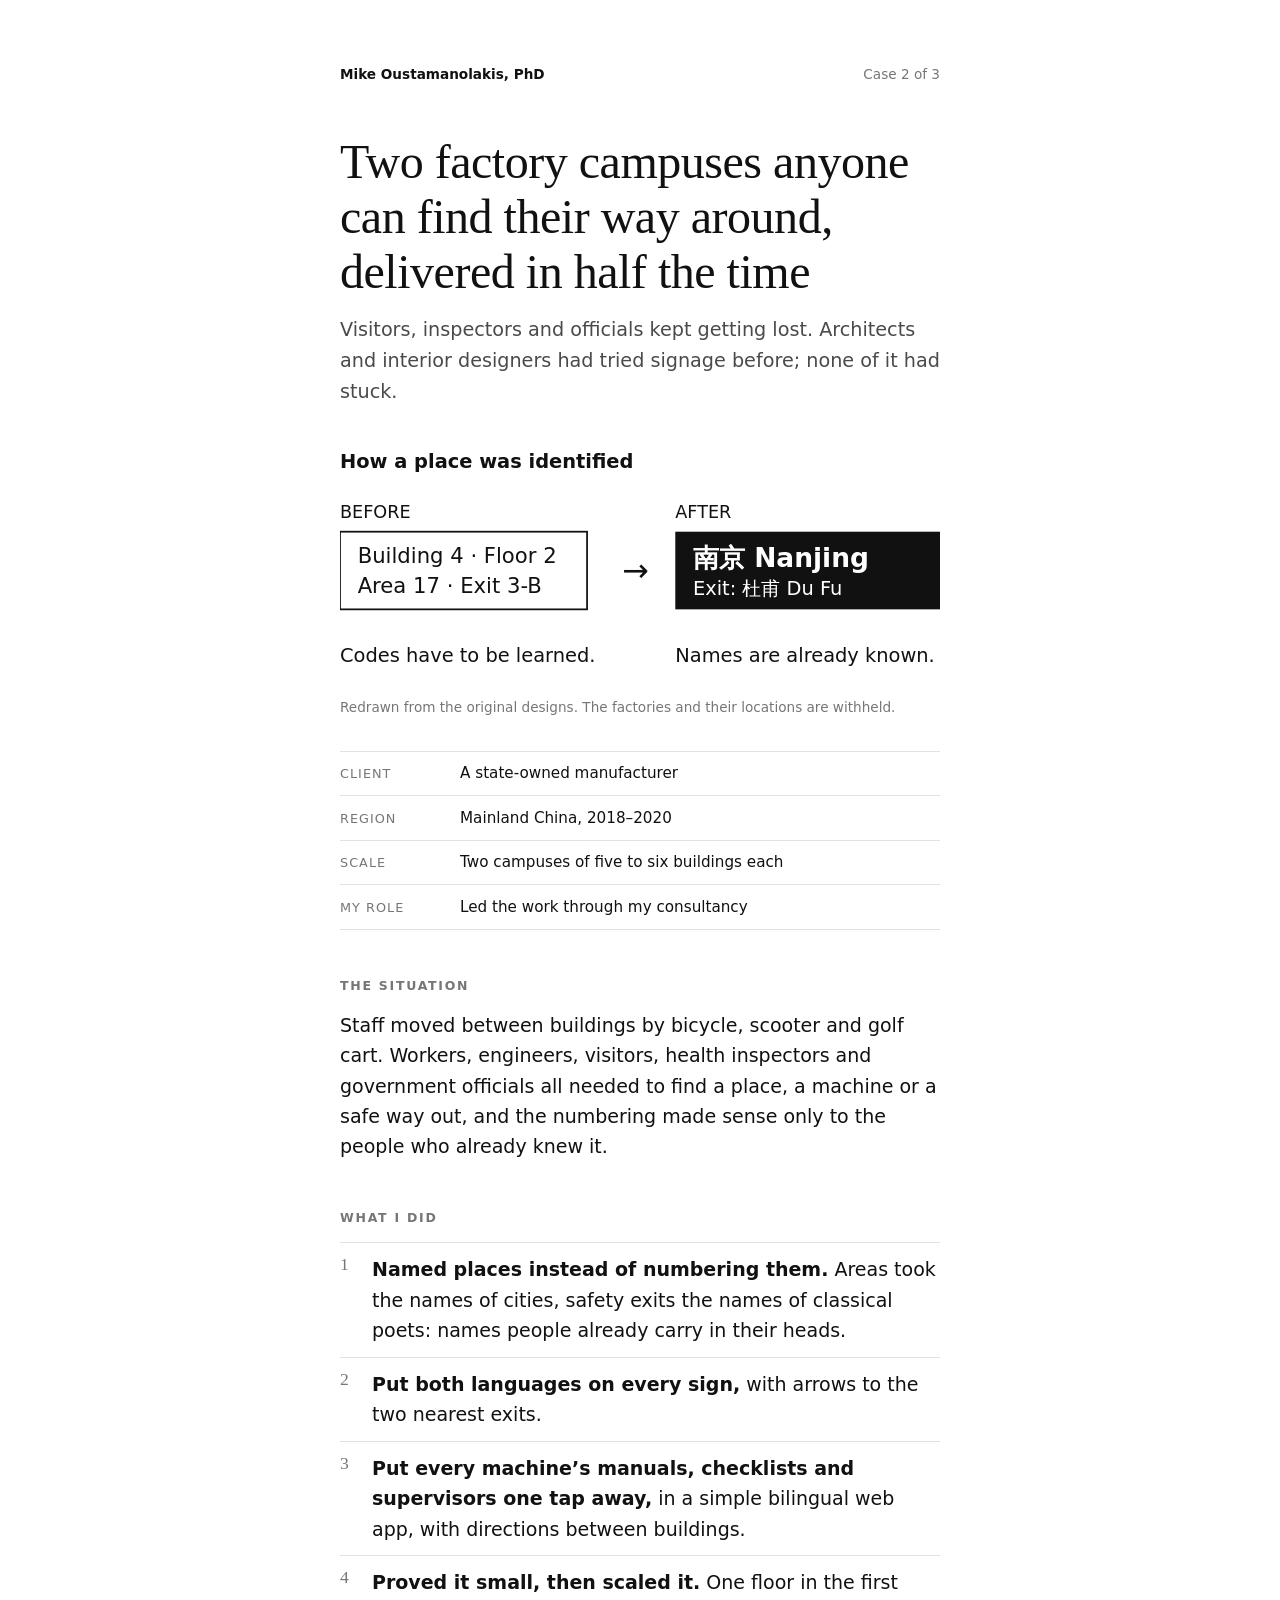
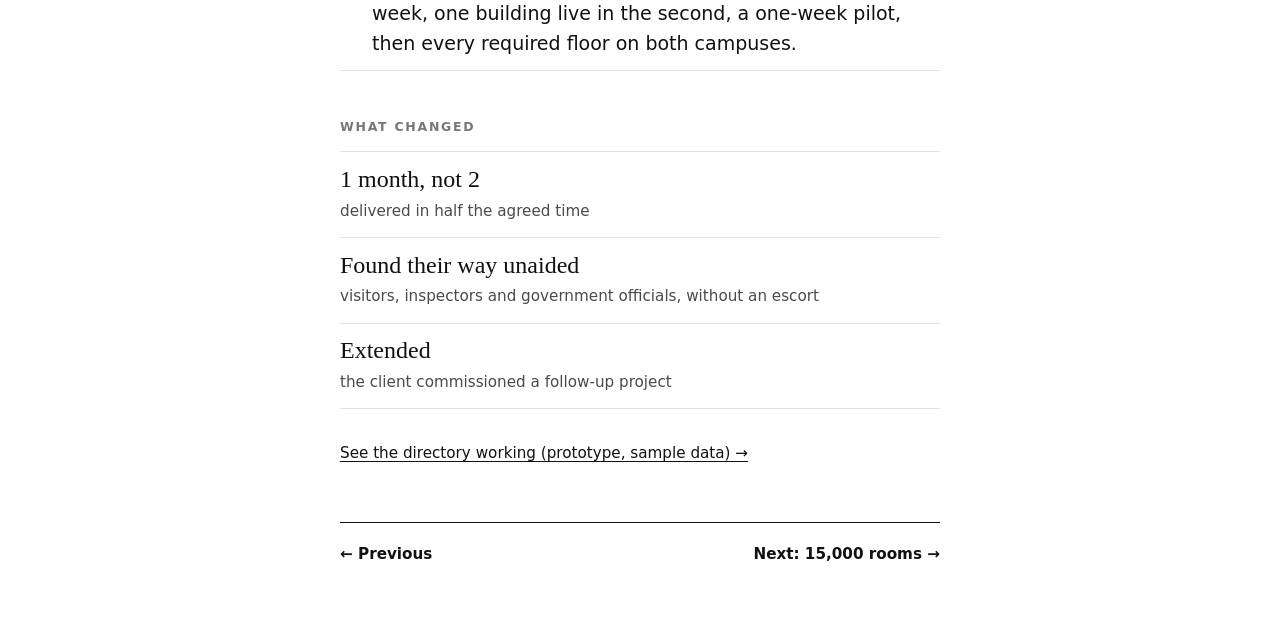
==== factory.html @ 8be0f86b "Replace the deck with a mini site: home + one page per case Written for leaders who are not designer" ====
<!DOCTYPE html>
<html lang="en-GB">
<head>
<meta charset="utf-8">
<meta name="viewport" content="width=device-width, initial-scale=1">
<title>Two factory campuses — Mike Oustamanolakis, PhD</title>
<meta name="robots" content="noindex">
<link rel="stylesheet" href="site.css">
</head>
<body>
<div class="wrap">

<header class="top"><a href="index.html">Mike Oustamanolakis, PhD</a><span>Case 2 of 3</span></header>

<h1>Two factory campuses anyone can find their way around, delivered in half the time</h1>
<p class="lead">Visitors, inspectors and officials kept getting lost. Architects and interior
designers had tried signage before; none of it had stuck.</p>

<figure>
  <svg viewBox="0 0 340 135" role="img" aria-labelledby="f2t">
    <title id="f2t">Before: places identified by codes such as Building 4, Floor 2, Area 17, and Exit 3-B. After: places named after cities, such as Nanjing, and safety exits named after classical poets, such as Du Fu.</title>
    <text x="0" y="12" font-size="11" font-weight="600">How a place was identified</text>
    <text x="0" y="40" font-size="10" fill="#555">BEFORE</text>
    <rect x="0" y="48" width="140" height="44" fill="none" stroke="#111" stroke-width="1"/>
    <text x="10" y="66" font-size="12">Building 4 · Floor 2</text>
    <text x="10" y="83" font-size="12">Area 17 · Exit 3-B</text>
    <text x="160" y="76" font-size="18">→</text>
    <text x="190" y="40" font-size="10" fill="#555">AFTER</text>
    <rect x="190" y="48" width="150" height="44" fill="#111"/>
    <text x="200" y="68" font-size="15" font-weight="700" fill="#fff" style="fill:#fff">南京 Nanjing</text>
    <text x="200" y="84" font-size="11" fill="#fff" style="fill:#fff">Exit: 杜甫 Du Fu</text>
    <text x="0" y="122" font-size="11">Codes have to be learned.</text>
    <text x="190" y="122" font-size="11">Names are already known.</text>
  </svg>
  <figcaption>Redrawn from the original designs. The factories and their locations are withheld.</figcaption>
</figure>

<dl class="facts">
  <dt>Client</dt><dd>A state-owned manufacturer</dd>
  <dt>Region</dt><dd>Mainland China, 2018–2020</dd>
  <dt>Scale</dt><dd>Two campuses of five to six buildings each</dd>
  <dt>My role</dt><dd>Led the work through my consultancy</dd>
</dl>

<h2>The situation</h2>
<p>Staff moved between buildings by bicycle, scooter and golf cart. Workers, engineers, visitors,
health inspectors and government officials all needed to find a place, a machine or a safe way out,
and the numbering made sense only to the people who already knew it.</p>

<h2>What I did</h2>
<ol class="did">
  <li><b>Named places instead of numbering them.</b> Areas took the names of cities, safety exits the
  names of classical poets: names people already carry in their heads.</li>
  <li><b>Put both languages on every sign,</b> with arrows to the two nearest exits.</li>
  <li><b>Put every machine’s manuals, checklists and supervisors one tap away,</b> in a simple
  bilingual web app, with directions between buildings.</li>
  <li><b>Proved it small, then scaled it.</b> One floor in the first week, one building live in the
  second, a one-week pilot, then every required floor on both campuses.</li>
</ol>

<h2>What changed</h2>
<ul class="changed">
  <li><b>1 month, not 2</b><span>delivered in half the agreed time</span></li>
  <li><b>Found their way unaided</b><span>visitors, inspectors and government officials, without an escort</span></li>
  <li><b>Extended</b><span>the client commissioned a follow-up project</span></li>
</ul>

<p class="see"><a href="prototypes/factory.html">See the directory working (prototype, sample data) →</a></p>

<nav class="next"><a href="repository.html">← Previous</a><a href="room-finder.html">Next: 15,000 rooms →</a></nav>

</div>
</body>
</html>
---- site.css ----
/* One column, large type, black on white. Written for a leader reading on a phone. */
:root {
  --ink: #111; --ink-2: #4a4a4a; --ink-3: #767676; --rule: #e2e2e2; --paper: #fff;
  --serif: "Iowan Old Style", "Charter", "Georgia", serif;
  --sans: system-ui, -apple-system, "Segoe UI", Roboto, "Helvetica Neue", Arial, sans-serif;
}
* { box-sizing: border-box; margin: 0; padding: 0; }
html { -webkit-text-size-adjust: 100%; }
body { background: var(--paper); color: var(--ink); font: 18px/1.6 var(--sans); }
.wrap { max-width: 40rem; margin: 0 auto; padding: 2.5rem 1.25rem 4rem; }
a { color: inherit; text-underline-offset: .18em; }

header.top { display: flex; justify-content: space-between; align-items: baseline; gap: 1rem;
  font-size: .85rem; color: var(--ink-3); margin-bottom: 3rem; }
header.top a { text-decoration: none; color: var(--ink); font-weight: 600; }

h1 { font: 400 2.3rem/1.15 var(--serif); letter-spacing: -.01em; margin-bottom: 1rem; }
h2 { font: 600 .78rem/1.3 var(--sans); letter-spacing: .14em; text-transform: uppercase;
  color: var(--ink-3); margin: 3rem 0 1rem; }
p + p { margin-top: 1rem; }
.lead { font-size: 1.2rem; color: var(--ink-2); }
.name { font-size: .95rem; font-weight: 600; margin-bottom: .6rem; }

/* Home */
.creds { list-style: none; display: grid; grid-template-columns: 1fr 1fr; gap: 1px;
  background: var(--rule); border: 1px solid var(--rule); margin-top: 2rem; }
.creds li { background: var(--paper); padding: .8rem .9rem; font-size: .9rem; color: var(--ink-2); line-height: 1.35; }
.creds b { display: block; font: 400 1.35rem/1.2 var(--serif); color: var(--ink); margin-bottom: .2rem; }
.when { list-style: none; }
.when li { padding: .9rem 0; border-top: 1px solid var(--rule); }
.when li:last-child { border-bottom: 1px solid var(--rule); }
.cases { display: grid; gap: 1rem; }
.case-card { display: block; text-decoration: none; border: 1px solid var(--ink); padding: 1.1rem 1.2rem 1.2rem; }
.case-card:hover { background: #f6f6f6; }
.case-card .k { font-size: .78rem; letter-spacing: .1em; text-transform: uppercase; color: var(--ink-3); }
.case-card .t { display: block; font: 400 1.4rem/1.25 var(--serif); margin: .35rem 0 .45rem; }
.case-card .s { font-size: .95rem; color: var(--ink-2); }
.case-card .go { display: block; margin-top: .7rem; font-size: .9rem; font-weight: 600; }
.note { font-size: .85rem; color: var(--ink-3); margin-top: 1rem; }
.contact { list-style: none; }
.contact li { padding: .35rem 0; }

/* Case pages */
.facts { display: grid; grid-template-columns: 7.5rem 1fr; border-top: 1px solid var(--rule); margin-top: 2rem; font-size: .95rem; }
.facts dt, .facts dd { padding: .6rem 0; border-bottom: 1px solid var(--rule); }
.facts dt { color: var(--ink-3); font-size: .8rem; letter-spacing: .08em; text-transform: uppercase; padding-top: .8rem; }
.did { list-style: none; counter-reset: d; }
.did li { position: relative; padding: .7rem 0 .7rem 2rem; border-top: 1px solid var(--rule); counter-increment: d; }
.did li:last-child { border-bottom: 1px solid var(--rule); }
.did li::before { content: counter(d); position: absolute; left: 0; top: .7rem; font: 400 1.1rem var(--serif); color: var(--ink-3); }
.did b { font-weight: 600; }
.changed { list-style: none; }
.changed li { padding: .8rem 0; border-top: 1px solid var(--rule); }
.changed li:last-child { border-bottom: 1px solid var(--rule); }
.changed b { display: block; font: 400 1.5rem/1.2 var(--serif); }
.changed span { color: var(--ink-2); font-size: .95rem; }

figure { margin: 2.5rem 0 0; }
figure svg { width: 100%; height: auto; display: block; }
figure svg text { font-family: var(--sans); fill: #111; }
figcaption { font-size: .85rem; color: var(--ink-3); margin-top: .7rem; }

nav.next { display: flex; justify-content: space-between; gap: 1rem; margin-top: 3.5rem; padding-top: 1.2rem;
  border-top: 1px solid var(--ink); font-size: .95rem; }
nav.next a { text-decoration: none; font-weight: 600; }
.see { margin-top: 2rem; font-size: .95rem; }

@media (min-width: 720px) {
  body { font-size: 19px; }
  .wrap { padding-top: 4rem; }
  h1 { font-size: 3rem; }
  .creds { grid-template-columns: repeat(4, 1fr); }
}
@media print {
  body { font-size: 11pt; }
  .wrap { max-width: none; padding: 0; }
  .case-card { break-inside: avoid; }
  nav.next, .see { display: none; }
}
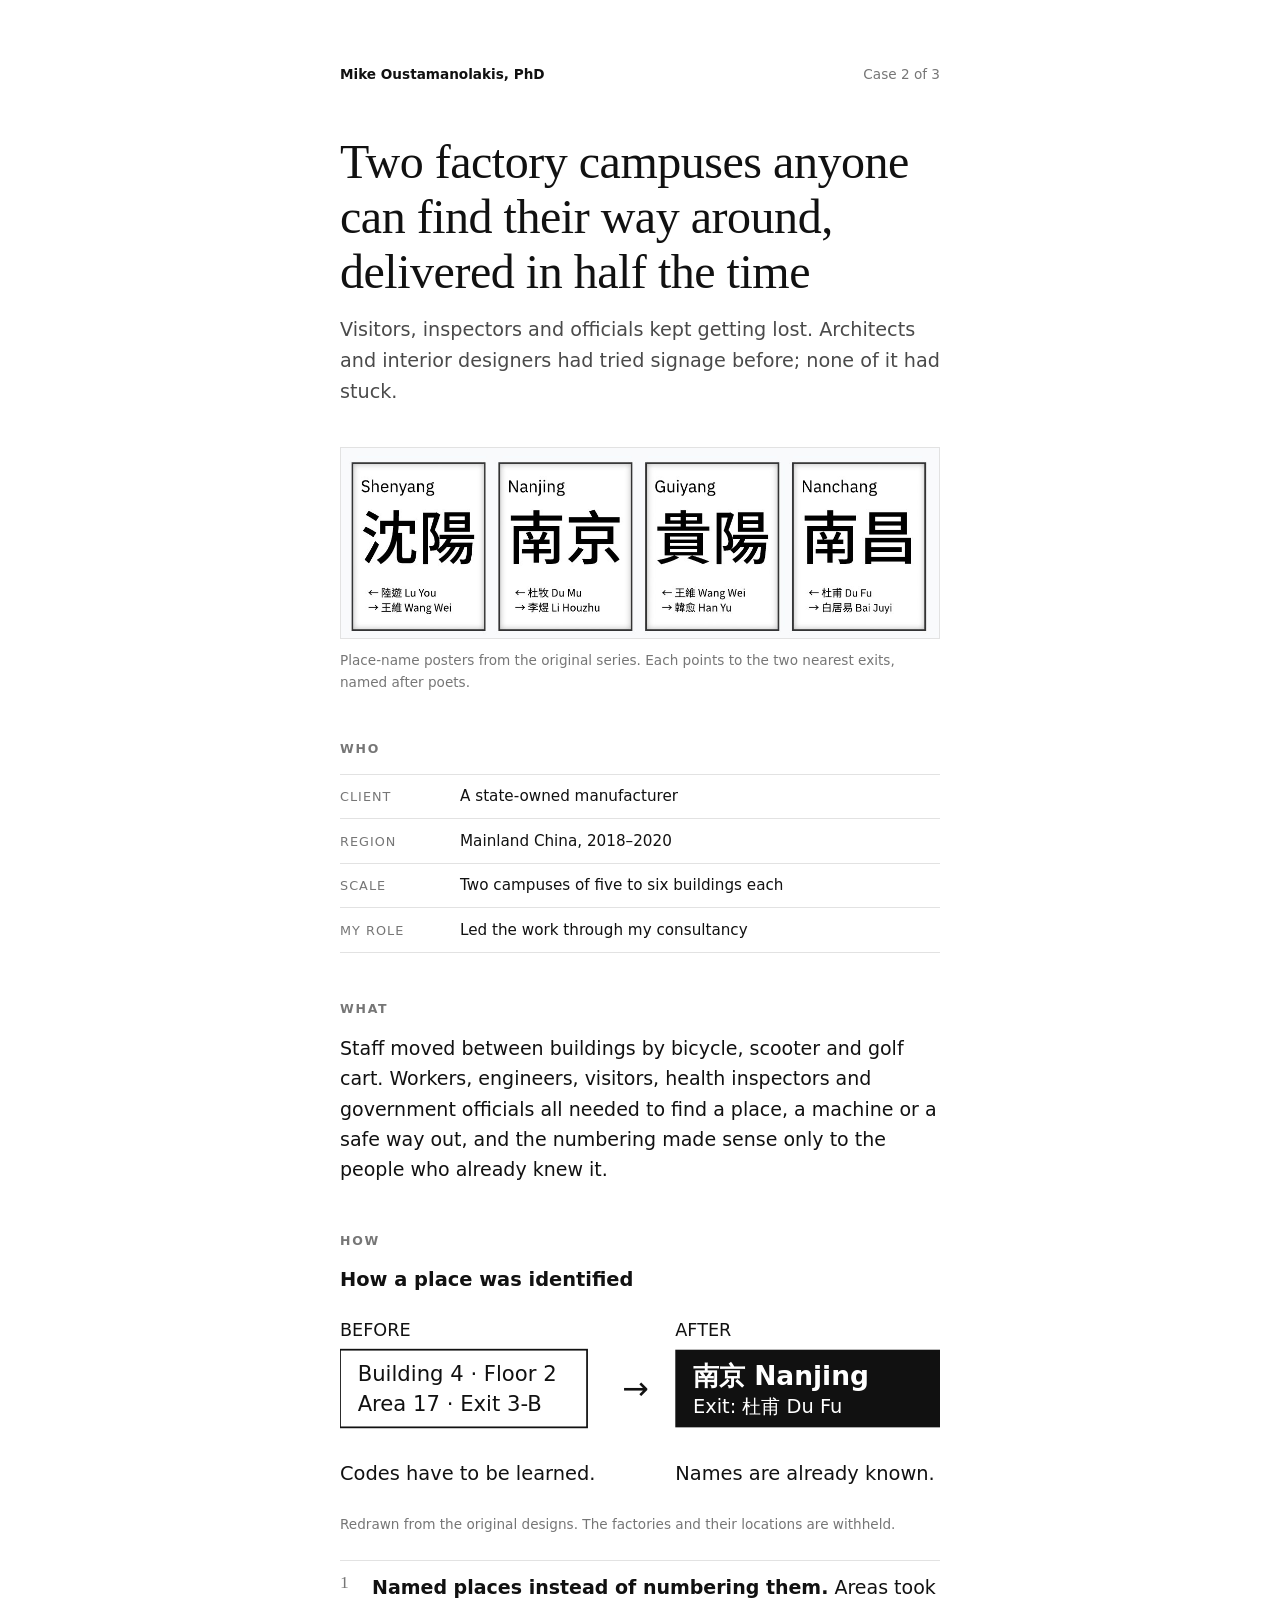
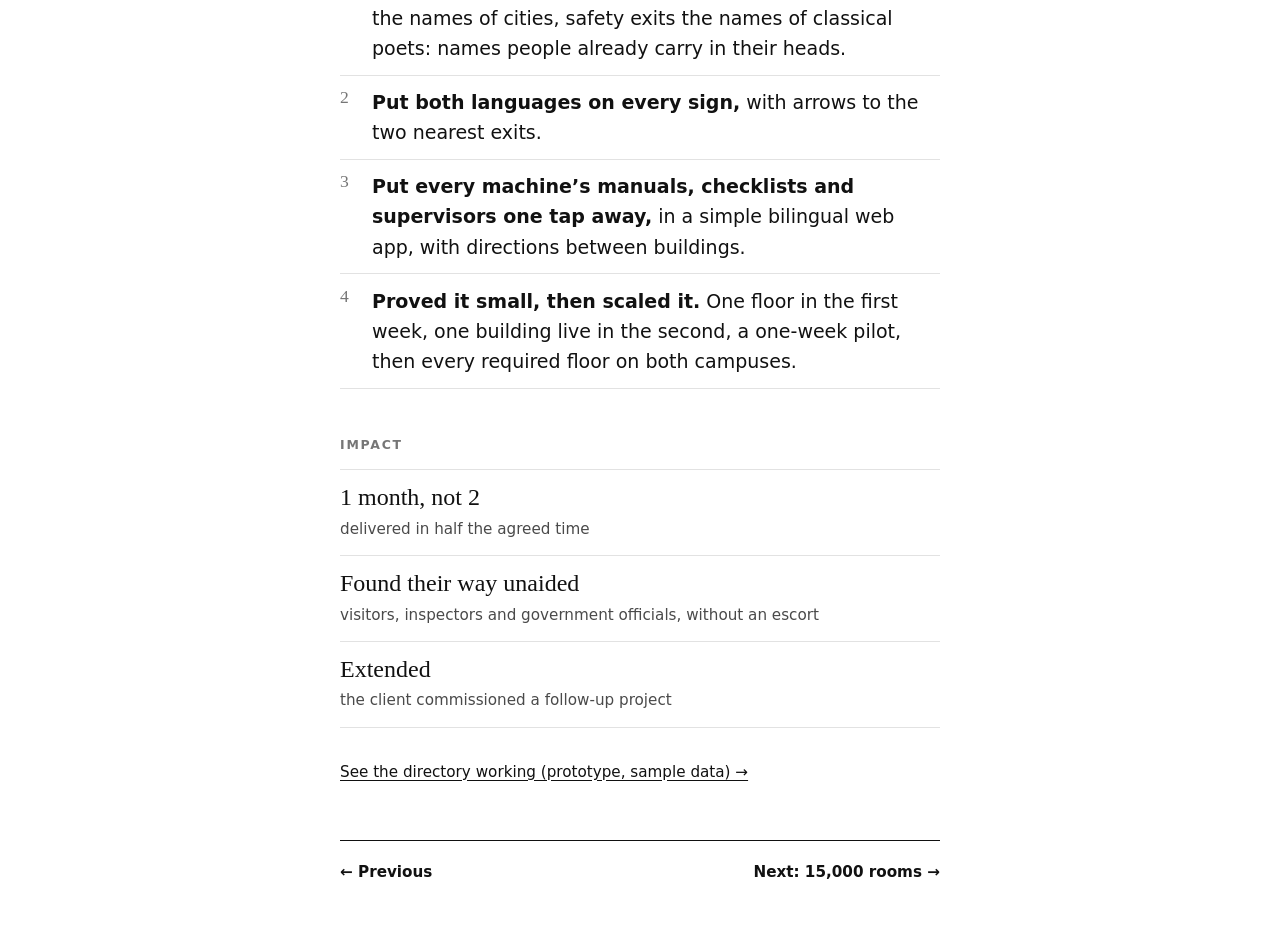
==== commit 33277fac: "Mini site: one screenshot per case; Who / What / How / Impact Factory: top row of the original place" ====
--- a/factory.html
+++ b/factory.html
@@ -16,6 +16,22 @@
 <p class="lead">Visitors, inspectors and officials kept getting lost. Architects and interior
 designers had tried signage before; none of it had stuck.</p>
 
+<figure class="shot"><img src="img/factory.jpg" alt="Four place-name posters: Shenyang, Nanjing, Guiyang and Nanchang, each in large Chinese characters with the English name above and arrows to the two nearest exits, named after classical poets." loading="lazy"><figcaption>Place-name posters from the original series. Each points to the two nearest exits, named after poets.</figcaption></figure>
+
+<h2>Who</h2>
+<dl class="facts">
+  <dt>Client</dt><dd>A state-owned manufacturer</dd>
+  <dt>Region</dt><dd>Mainland China, 2018–2020</dd>
+  <dt>Scale</dt><dd>Two campuses of five to six buildings each</dd>
+  <dt>My role</dt><dd>Led the work through my consultancy</dd>
+</dl>
+
+<h2>What</h2>
+<p>Staff moved between buildings by bicycle, scooter and golf cart. Workers, engineers, visitors,
+health inspectors and government officials all needed to find a place, a machine or a safe way out,
+and the numbering made sense only to the people who already knew it.</p>
+
+<h2>How</h2>
 <figure>
   <svg viewBox="0 0 340 135" role="img" aria-labelledby="f2t">
     <title id="f2t">Before: places identified by codes such as Building 4, Floor 2, Area 17, and Exit 3-B. After: places named after cities, such as Nanjing, and safety exits named after classical poets, such as Du Fu.</title>
@@ -34,20 +50,6 @@
   </svg>
   <figcaption>Redrawn from the original designs. The factories and their locations are withheld.</figcaption>
 </figure>
-
-<dl class="facts">
-  <dt>Client</dt><dd>A state-owned manufacturer</dd>
-  <dt>Region</dt><dd>Mainland China, 2018–2020</dd>
-  <dt>Scale</dt><dd>Two campuses of five to six buildings each</dd>
-  <dt>My role</dt><dd>Led the work through my consultancy</dd>
-</dl>
-
-<h2>The situation</h2>
-<p>Staff moved between buildings by bicycle, scooter and golf cart. Workers, engineers, visitors,
-health inspectors and government officials all needed to find a place, a machine or a safe way out,
-and the numbering made sense only to the people who already knew it.</p>
-
-<h2>What I did</h2>
 <ol class="did">
   <li><b>Named places instead of numbering them.</b> Areas took the names of cities, safety exits the
   names of classical poets: names people already carry in their heads.</li>
@@ -58,7 +60,7 @@
   second, a one-week pilot, then every required floor on both campuses.</li>
 </ol>
 
-<h2>What changed</h2>
+<h2>Impact</h2>
 <ul class="changed">
   <li><b>1 month, not 2</b><span>delivered in half the agreed time</span></li>
   <li><b>Found their way unaided</b><span>visitors, inspectors and government officials, without an escort</span></li>
--- a/site.css
+++ b/site.css
@@ -41,7 +41,7 @@
 .contact li { padding: .35rem 0; }
 
 /* Case pages */
-.facts { display: grid; grid-template-columns: 7.5rem 1fr; border-top: 1px solid var(--rule); margin-top: 2rem; font-size: .95rem; }
+.facts { display: grid; grid-template-columns: 7.5rem 1fr; border-top: 1px solid var(--rule); font-size: .95rem; }
 .facts dt, .facts dd { padding: .6rem 0; border-bottom: 1px solid var(--rule); }
 .facts dt { color: var(--ink-3); font-size: .8rem; letter-spacing: .08em; text-transform: uppercase; padding-top: .8rem; }
 .did { list-style: none; counter-reset: d; }
@@ -56,6 +56,10 @@
 .changed span { color: var(--ink-2); font-size: .95rem; }
 
 figure { margin: 2.5rem 0 0; }
+h2 + figure { margin: 0 0 1.5rem; }
+.shot img { width: 100%; height: auto; display: block; border: 1px solid var(--rule); }
+.case-card img { display: block; width: calc(100% + 2.4rem); margin: -1.1rem -1.2rem 1rem;
+  aspect-ratio: 16 / 9; object-fit: cover; object-position: left top; border-bottom: 1px solid var(--ink); }
 figure svg { width: 100%; height: auto; display: block; }
 figure svg text { font-family: var(--sans); fill: #111; }
 figcaption { font-size: .85rem; color: var(--ink-3); margin-top: .7rem; }
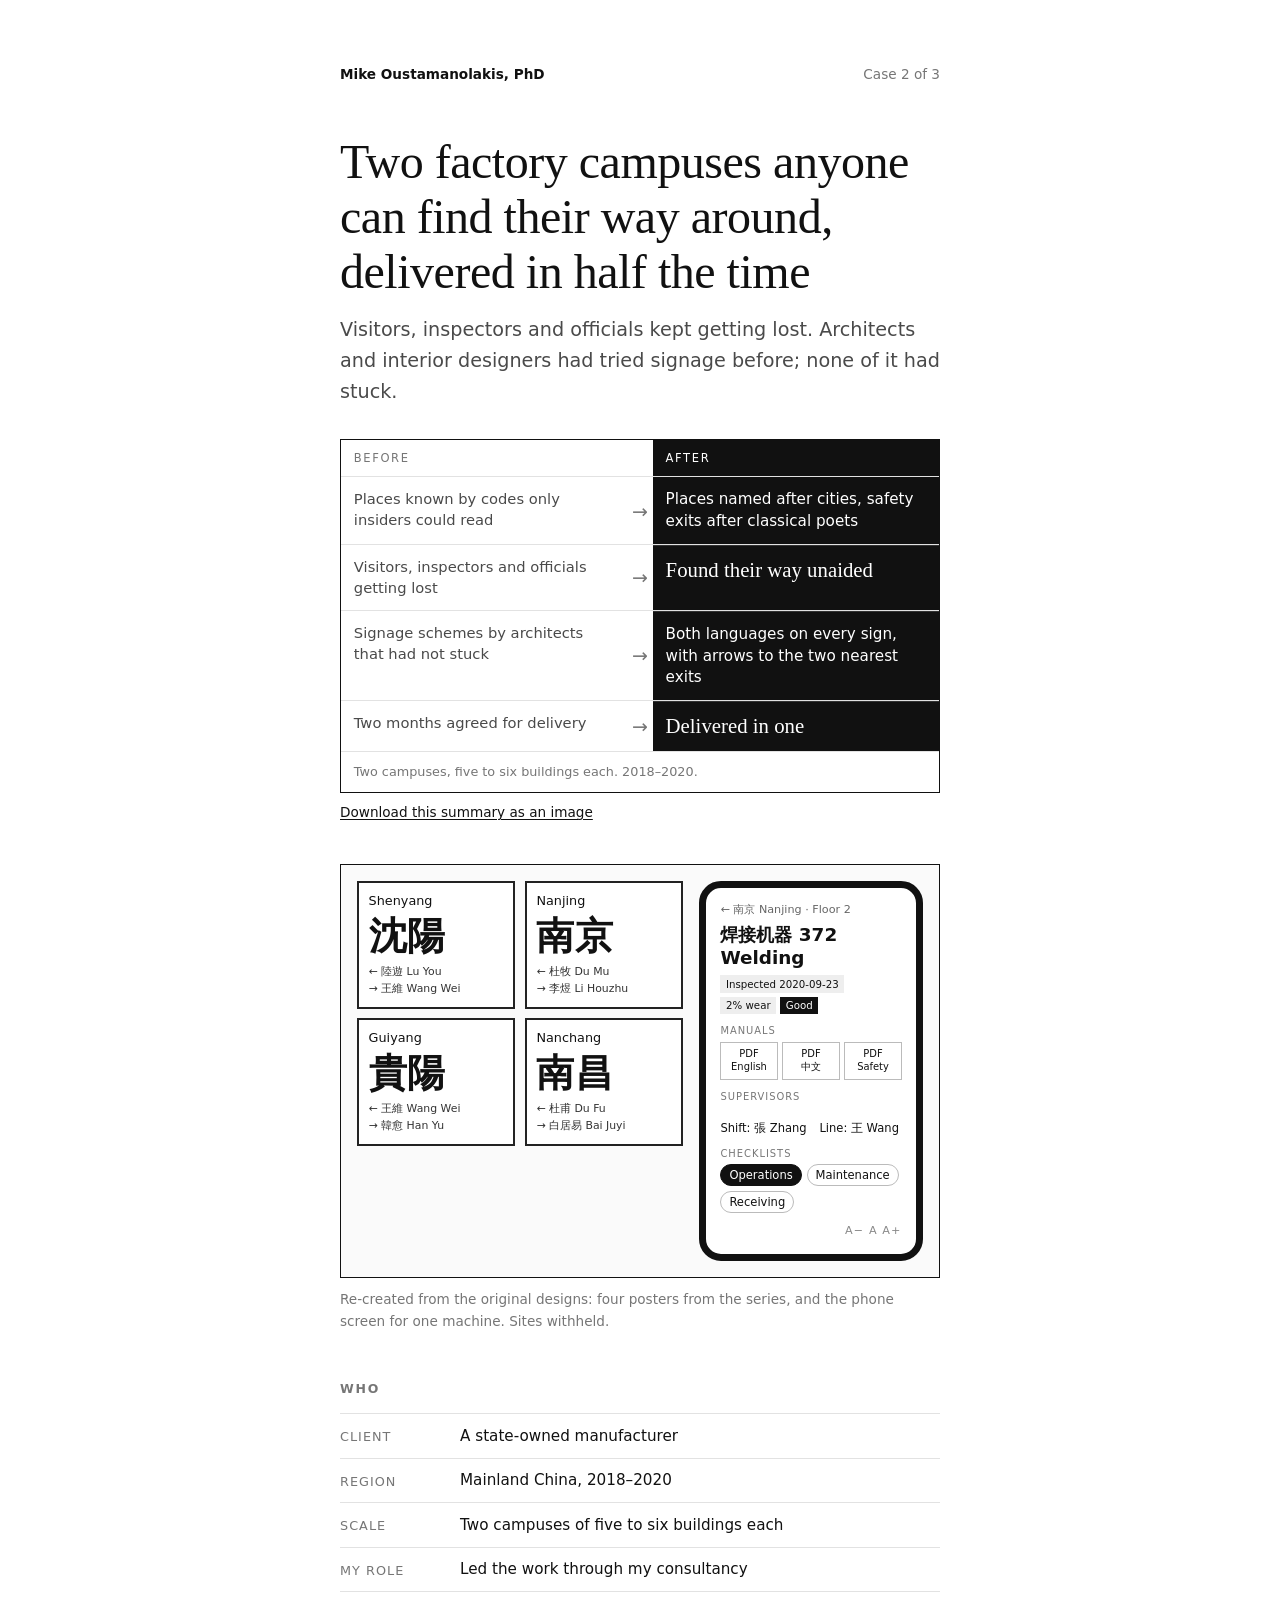
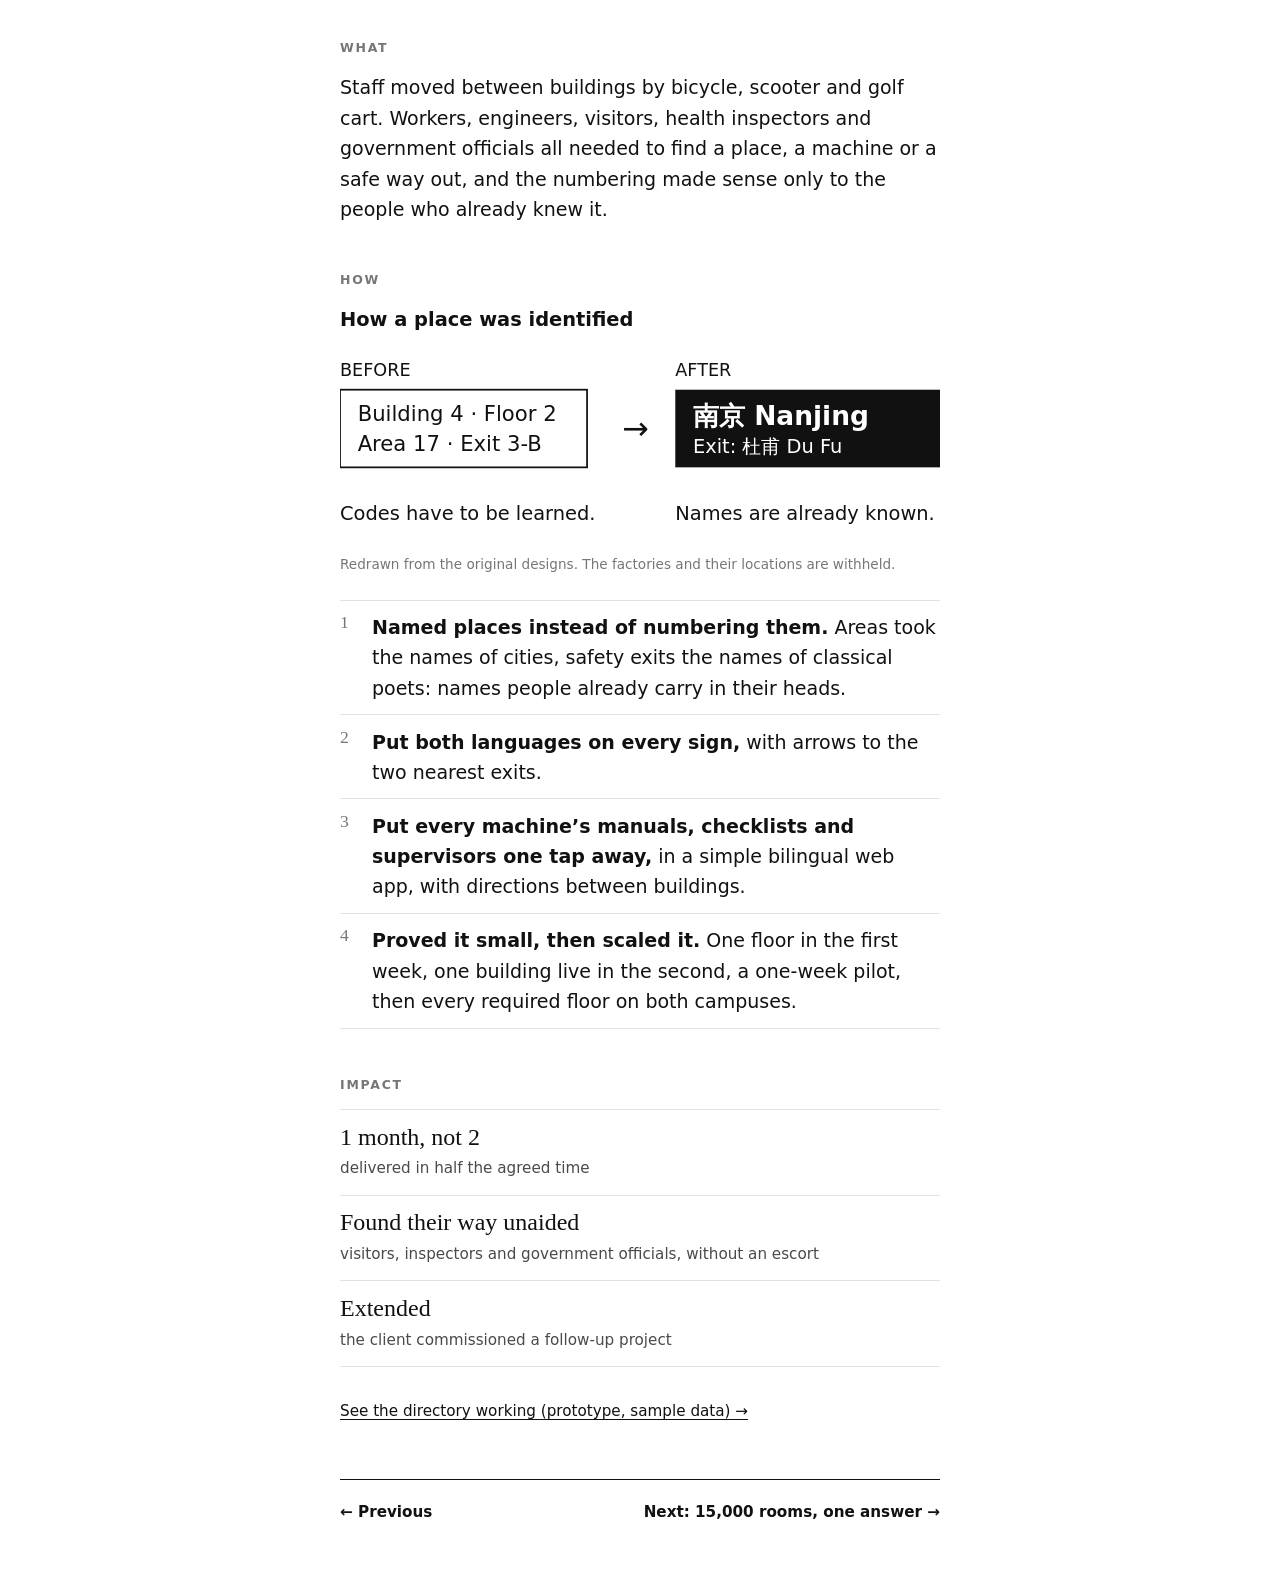
==== commit 97d65374: "Mini site: before/after summaries (on page and as share images); HTML mock-ups One build script (src" ====
--- a/factory.html
+++ b/factory.html
@@ -3,37 +3,54 @@
 <head>
 <meta charset="utf-8">
 <meta name="viewport" content="width=device-width, initial-scale=1">
-<title>Two factory campuses — Mike Oustamanolakis, PhD</title>
+<title>Two factory campuses, navigable by anyone — Mike Oustamanolakis, PhD</title>
 <meta name="robots" content="noindex">
+<meta property="og:title" content="Two factory campuses anyone can find their way around, delivered in half the time">
+<meta property="og:image" content="img/share-factory.png">
 <link rel="stylesheet" href="site.css">
 </head>
 <body>
 <div class="wrap">
-
 <header class="top"><a href="index.html">Mike Oustamanolakis, PhD</a><span>Case 2 of 3</span></header>
 
 <h1>Two factory campuses anyone can find their way around, delivered in half the time</h1>
-<p class="lead">Visitors, inspectors and officials kept getting lost. Architects and interior
-designers had tried signage before; none of it had stuck.</p>
+<p class="lead">Visitors, inspectors and officials kept getting lost. Architects and interior designers had tried signage before; none of it had stuck.</p>
 
-<figure class="shot"><img src="img/factory.jpg" alt="Four place-name posters: Shenyang, Nanjing, Guiyang and Nanchang, each in large Chinese characters with the English name above and arrows to the two nearest exits, named after classical poets." loading="lazy"><figcaption>Place-name posters from the original series. Each points to the two nearest exits, named after poets.</figcaption></figure>
+<div class="ba">
+  <div class="ba-head"><span>Before</span><span></span><span>After</span></div>
+  <div class="ba-row"><div class="ba-b">Places known by codes only insiders could read</div><div class="ba-arrow" aria-hidden="true">→</div><div class="ba-a">Places named after cities, safety exits after classical poets</div></div>
+  <div class="ba-row big"><div class="ba-b">Visitors, inspectors and officials getting lost</div><div class="ba-arrow" aria-hidden="true">→</div><div class="ba-a">Found their way unaided</div></div>
+  <div class="ba-row"><div class="ba-b">Signage schemes by architects that had not stuck</div><div class="ba-arrow" aria-hidden="true">→</div><div class="ba-a">Both languages on every sign, with arrows to the two nearest exits</div></div>
+  <div class="ba-row big"><div class="ba-b">Two months agreed for delivery</div><div class="ba-arrow" aria-hidden="true">→</div><div class="ba-a">Delivered in one</div></div>
+  <p class="ba-note">Two campuses, five to six buildings each. 2018–2020.</p>
+</div>
+<p class="ba-get"><a href="img/share-factory.png" download>Download this summary as an image</a></p>
+
+<figure class="mock">
+<div class="mk mk-factory" role="img" aria-label="Four place-name posters — Shenyang, Nanjing, Guiyang and Nanchang — each with arrows to the two nearest exits, named after classical poets; beside them, the phone screen for welding machine 372, with its inspection date, status, manuals in two languages, supervisors and checklists.">
+  <div class="mk-posters"><div class="mk-poster"><span class="en">Shenyang</span><span class="zh">沈陽</span><span class="ex">← 陸遊 Lu You<br>→ 王維 Wang Wei</span></div><div class="mk-poster"><span class="en">Nanjing</span><span class="zh">南京</span><span class="ex">← 杜牧 Du Mu<br>→ 李煜 Li Houzhu</span></div><div class="mk-poster"><span class="en">Guiyang</span><span class="zh">貴陽</span><span class="ex">← 王維 Wang Wei<br>→ 韓愈 Han Yu</span></div><div class="mk-poster"><span class="en">Nanchang</span><span class="zh">南昌</span><span class="ex">← 杜甫 Du Fu<br>→ 白居易 Bai Juyi</span></div>
+  </div>
+  <div class="mk-phone">
+    <p class="mk-crumb">← 南京 Nanjing · Floor 2</p>
+    <h6>焊接机器 372<br>Welding</h6>
+    <p class="mk-tags"><b>Inspected 2020-09-23</b><b>2% wear</b><b class="ok">Good</b></p>
+    <p class="mk-label">Manuals</p>
+    <div class="mk-docs"><span>PDF<br>English</span><span>PDF<br>中文</span><span>PDF<br>Safety</span></div>
+    <p class="mk-label">Supervisors</p>
+    <p class="mk-people"><span>Shift: 張 Zhang</span><span>Line: 王 Wang</span></p>
+    <p class="mk-label">Checklists</p>
+    <div class="mk-chips"><b class="on">Operations</b><b>Maintenance</b><b>Receiving</b></div>
+    <p class="mk-size">A− A A+</p>
+  </div>
+</div><figcaption>Re-created from the original designs: four posters from the series, and the phone screen for one machine. Sites withheld.</figcaption></figure>
 
 <h2>Who</h2>
-<dl class="facts">
-  <dt>Client</dt><dd>A state-owned manufacturer</dd>
-  <dt>Region</dt><dd>Mainland China, 2018–2020</dd>
-  <dt>Scale</dt><dd>Two campuses of five to six buildings each</dd>
-  <dt>My role</dt><dd>Led the work through my consultancy</dd>
-</dl>
+<dl class="facts"><dt>Client</dt><dd>A state-owned manufacturer</dd><dt>Region</dt><dd>Mainland China, 2018–2020</dd><dt>Scale</dt><dd>Two campuses of five to six buildings each</dd><dt>My role</dt><dd>Led the work through my consultancy</dd></dl>
 
 <h2>What</h2>
-<p>Staff moved between buildings by bicycle, scooter and golf cart. Workers, engineers, visitors,
-health inspectors and government officials all needed to find a place, a machine or a safe way out,
-and the numbering made sense only to the people who already knew it.</p>
+<p>Staff moved between buildings by bicycle, scooter and golf cart. Workers, engineers, visitors, health inspectors and government officials all needed to find a place, a machine or a safe way out, and the numbering made sense only to the people who already knew it.</p>
 
-<h2>How</h2>
-<figure>
-  <svg viewBox="0 0 340 135" role="img" aria-labelledby="f2t">
+<h2>How</h2><figure><svg viewBox="0 0 340 135" role="img" aria-labelledby="f2t">
     <title id="f2t">Before: places identified by codes such as Building 4, Floor 2, Area 17, and Exit 3-B. After: places named after cities, such as Nanjing, and safety exits named after classical poets, such as Du Fu.</title>
     <text x="0" y="12" font-size="11" font-weight="600">How a place was identified</text>
     <text x="0" y="40" font-size="10" fill="#555">BEFORE</text>
@@ -47,30 +64,13 @@
     <text x="200" y="84" font-size="11" fill="#fff" style="fill:#fff">Exit: 杜甫 Du Fu</text>
     <text x="0" y="122" font-size="11">Codes have to be learned.</text>
     <text x="190" y="122" font-size="11">Names are already known.</text>
-  </svg>
-  <figcaption>Redrawn from the original designs. The factories and their locations are withheld.</figcaption>
-</figure>
-<ol class="did">
-  <li><b>Named places instead of numbering them.</b> Areas took the names of cities, safety exits the
-  names of classical poets: names people already carry in their heads.</li>
-  <li><b>Put both languages on every sign,</b> with arrows to the two nearest exits.</li>
-  <li><b>Put every machine’s manuals, checklists and supervisors one tap away,</b> in a simple
-  bilingual web app, with directions between buildings.</li>
-  <li><b>Proved it small, then scaled it.</b> One floor in the first week, one building live in the
-  second, a one-week pilot, then every required floor on both campuses.</li>
-</ol>
+  </svg><figcaption>Redrawn from the original designs. The factories and their locations are withheld.</figcaption></figure>
+<ol class="did"><li><b>Named places instead of numbering them.</b> Areas took the names of cities, safety exits the names of classical poets: names people already carry in their heads.</li><li><b>Put both languages on every sign,</b> with arrows to the two nearest exits.</li><li><b>Put every machine’s manuals, checklists and supervisors one tap away,</b> in a simple bilingual web app, with directions between buildings.</li><li><b>Proved it small, then scaled it.</b> One floor in the first week, one building live in the second, a one-week pilot, then every required floor on both campuses.</li></ol>
 
 <h2>Impact</h2>
-<ul class="changed">
-  <li><b>1 month, not 2</b><span>delivered in half the agreed time</span></li>
-  <li><b>Found their way unaided</b><span>visitors, inspectors and government officials, without an escort</span></li>
-  <li><b>Extended</b><span>the client commissioned a follow-up project</span></li>
-</ul>
-
+<ul class="changed"><li><b>1 month, not 2</b><span>delivered in half the agreed time</span></li><li><b>Found their way unaided</b><span>visitors, inspectors and government officials, without an escort</span></li><li><b>Extended</b><span>the client commissioned a follow-up project</span></li></ul>
 <p class="see"><a href="prototypes/factory.html">See the directory working (prototype, sample data) →</a></p>
-
-<nav class="next"><a href="repository.html">← Previous</a><a href="room-finder.html">Next: 15,000 rooms →</a></nav>
-
+<nav class="next"><a href="repository.html">← Previous</a><a href="room-finder.html">Next: 15,000 rooms, one answer →</a></nav>
 </div>
 </body>
 </html>
--- a/site.css
+++ b/site.css
@@ -81,3 +81,105 @@
   .case-card { break-inside: avoid; }
   nav.next, .see { display: none; }
 }
+
+/* ── Before / after summary ─────────────────────────────────────────────── */
+.ba { margin: 2rem 0 0; border: 1px solid var(--ink); }
+.ba-head, .ba-row { display: grid; grid-template-columns: 1fr 1.6rem 1fr; }
+.ba-head span { font-size: .72rem; letter-spacing: .14em; text-transform: uppercase; padding: .55rem .8rem; }
+.ba-head span:first-child { color: var(--ink-3); }
+.ba-head span:last-child { background: var(--ink); color: var(--paper); }
+.ba-row { border-top: 1px solid var(--rule); }
+.ba-b { padding: .75rem .8rem; color: var(--ink-2); font-size: .92rem; line-height: 1.4; }
+.ba-arrow { display: flex; align-items: center; justify-content: center; color: var(--ink-3); }
+.ba-a { padding: .75rem .8rem; background: var(--ink); color: var(--paper); font-size: .95rem; line-height: 1.4; font-weight: 500; }
+.ba-row.big .ba-a { font: 400 1.3rem/1.2 var(--serif); }
+.ba-row + .ba-row .ba-a { border-top: 1px solid #333; }
+.ba-note { font-size: .8rem; color: var(--ink-3); padding: .6rem .8rem; border-top: 1px solid var(--rule); }
+.ba-get { font-size: .85rem; margin-top: .6rem; }
+@media (max-width: 520px) {
+  .ba-head { display: none; }
+  .ba-row { grid-template-columns: 1fr; }
+  .ba-arrow { display: none; }
+  .ba-b::before { content: "Before  "; font-size: .68rem; letter-spacing: .12em; text-transform: uppercase; color: var(--ink-3); display: block; }
+  .ba-a::before { content: "After  "; font-size: .68rem; letter-spacing: .12em; text-transform: uppercase; color: #aaa; display: block; font-family: var(--sans); }
+}
+
+/* ── Mock-ups: fictional data, drawn in HTML ─────────────────────────────── */
+figure.mock { margin-top: 2.5rem; }
+.mk { border: 1px solid var(--ink); background: #fafafa; font: 13px/1.4 var(--sans); color: #111; overflow: hidden; }
+.mk h5 { font-size: .68rem; letter-spacing: .1em; text-transform: uppercase; color: #777; margin: .9rem 0 .35rem; font-weight: 600; }
+.mk h5:first-child { margin-top: 0; }
+.mk h6 { font: 600 .95rem/1.3 var(--sans); margin: 0 0 .25rem; }
+.mk-chips { display: flex; flex-wrap: wrap; gap: .3rem; }
+.mk-chips b { font-weight: 400; font-size: .72rem; border: 1px solid #bbb; border-radius: 999px; padding: .12rem .5rem; background: #fff; white-space: nowrap; }
+.mk-chips b.on { background: #111; border-color: #111; color: #fff; }
+.mk-list { list-style: none; font-size: .78rem; }
+.mk-list li { display: flex; justify-content: space-between; padding: .12rem 0; }
+.mk-list i { font-style: normal; color: #888; }
+.mk-search { display: flex; border: 1px solid #111; border-radius: 6px; overflow: hidden; background: #fff; }
+.mk-search span { flex: 1; padding: .45rem .6rem; color: #888; }
+.mk-search b { background: #111; color: #fff; padding: .45rem .8rem; font-weight: 500; }
+/* repository */
+.mk-repo { display: grid; grid-template-columns: 1fr; }
+.mk-repo aside { padding: 1rem; border-bottom: 1px solid #ddd; background: #fff; }
+.mk-repo section { padding: 1rem; }
+.mk-meta { font-size: .72rem; color: #777; margin: .6rem 0 .2rem; }
+.mk-repo article { padding: .7rem 0; border-top: 1px solid #ddd; }
+.mk-repo article p { font-size: .76rem; color: #444; }
+.mk-repo code { font: .74rem ui-monospace, Menlo, monospace; background: #fff; border: 1px solid #ddd; padding: 0 .25rem; }
+.mk-repo u { text-decoration: none; border-bottom: 1px solid #999; }
+.mk-where { color: #777 !important; }
+.mk-where em { font-style: normal; color: #111; border: 1px solid #111; border-radius: 3px; padding: 0 .3rem; }
+@media (min-width: 620px) { .mk-repo { grid-template-columns: 13rem 1fr; } .mk-repo aside { border-bottom: 0; border-right: 1px solid #ddd; } }
+/* factory */
+.mk-factory { display: grid; grid-template-columns: 1fr; gap: 1rem; padding: 1rem; }
+.mk-posters { display: grid; grid-template-columns: repeat(2, 1fr); gap: .6rem; }
+.mk-poster { background: #fff; border: 2px solid #222; padding: .55rem .6rem .6rem; display: flex; flex-direction: column; }
+.mk-poster .en { font-size: .8rem; }
+.mk-poster .zh { font: 700 2.4rem/1.15 "PingFang TC", "Hiragino Sans", "Noto Sans TC", "Microsoft JhengHei", sans-serif; letter-spacing: .02em; margin: .25rem 0 .4rem; }
+.mk-poster .ex { font-size: .68rem; line-height: 1.5; color: #333; }
+.mk-phone { background: #fff; border: 7px solid #111; border-radius: 22px; padding: .9rem .9rem 1rem; max-width: 16rem; justify-self: center; width: 100%; }
+.mk-crumb { font-size: .7rem; color: #666; margin-bottom: .4rem; }
+.mk-phone h6 { font-size: 1.15rem; line-height: 1.2; }
+.mk-tags { display: flex; flex-wrap: wrap; gap: .25rem; margin: .4rem 0 .2rem; }
+.mk-tags b { font-weight: 400; font-size: .64rem; background: #eee; padding: .1rem .35rem; }
+.mk-tags b.ok { background: #111; color: #fff; }
+.mk-label { font-size: .62rem; letter-spacing: .1em; text-transform: uppercase; color: #777; margin: .65rem 0 .25rem; }
+.mk-docs { display: grid; grid-template-columns: repeat(3, 1fr); gap: .3rem; }
+.mk-docs span { border: 1px solid #bbb; font-size: .62rem; text-align: center; padding: .3rem 0; line-height: 1.3; }
+.mk-people { display: flex; flex-wrap: wrap; gap: .3rem .8rem; font-size: .72rem; }
+.mk-size { font-size: .7rem; color: #888; text-align: right; margin-top: .6rem; letter-spacing: .1em; }
+@media (min-width: 620px) { .mk-factory { grid-template-columns: 1fr 14rem; align-items: start; } }
+/* rooms */
+.mk-rooms { padding: 1rem; }
+.mk-bar { display: flex; gap: .6rem; align-items: center; }
+.mk-bar > b { background: #111; color: #fff; font-size: .72rem; padding: .35rem .45rem; border-radius: 5px; }
+.mk-bar .mk-search { flex: 1; }
+.mk-bar .mk-search span { color: #111; }
+.mk-filters { margin: .7rem 0; }
+.mk-stats { font-size: .78rem; color: #555; margin-bottom: .5rem; }
+.mk-stats b { color: #111; font-weight: 600; margin-left: .4rem; }
+.mk-stats b:first-child { margin-left: 0; }
+.mk-rooms table { width: 100%; border-collapse: collapse; background: #fff; border: 1px solid #ddd; font-size: .76rem; }
+.mk-rooms th { text-align: left; font-size: .62rem; letter-spacing: .08em; text-transform: uppercase; color: #777; font-weight: 600; padding: .45rem .5rem; border-bottom: 1px solid #ddd; }
+.mk-rooms td { padding: .45rem .5rem; border-bottom: 1px solid #eee; }
+.mk-rooms .num { text-align: right; }
+.mk-conflict { margin-top: .7rem; font-size: .74rem; border: 1px dashed #111; padding: .45rem .6rem; background: #fff; }
+.mk-conflict b { margin-right: .4rem; }
+@media (max-width: 520px) { .mk-rooms .opt { display: none; } }
+
+/* ── Rendering targets for images (src/gen/*.html) ───────────────────────── */
+body.shot-share { width: 1200px; height: 630px; padding: 48px 56px; background: #fff; overflow: hidden; }
+.ba-share { border: 0; margin: 0; }
+.ba-share .ba-title { font: 400 40px/1.15 var(--serif); margin-bottom: 26px; }
+.ba-share .ba-head span { font-size: 13px; padding: 10px 16px; }
+.ba-share .ba-head, .ba-share .ba-row { grid-template-columns: 1fr 44px 1fr; }
+.ba-share .ba-b { font-size: 19px; padding: 14px 16px; }
+.ba-share .ba-a { font-size: 19px; padding: 14px 16px; }
+.ba-share .ba-row.big .ba-a { font-size: 27px; }
+.ba-share .ba-arrow { font-size: 22px; }
+.ba-share .ba-note { font-size: 14px; padding: 12px 16px; border-top: 1px solid var(--ink); }
+.ba-share .ba-foot { position: absolute; left: 56px; bottom: 30px; font-size: 15px; color: var(--ink-2); }
+.ba-share .ba-foot b { color: var(--ink); }
+body.shot-thumb { width: 1200px; height: 675px; padding: 40px; background: #f2f2f2; overflow: hidden; }
+body.shot-thumb .mk { font-size: 17px; }
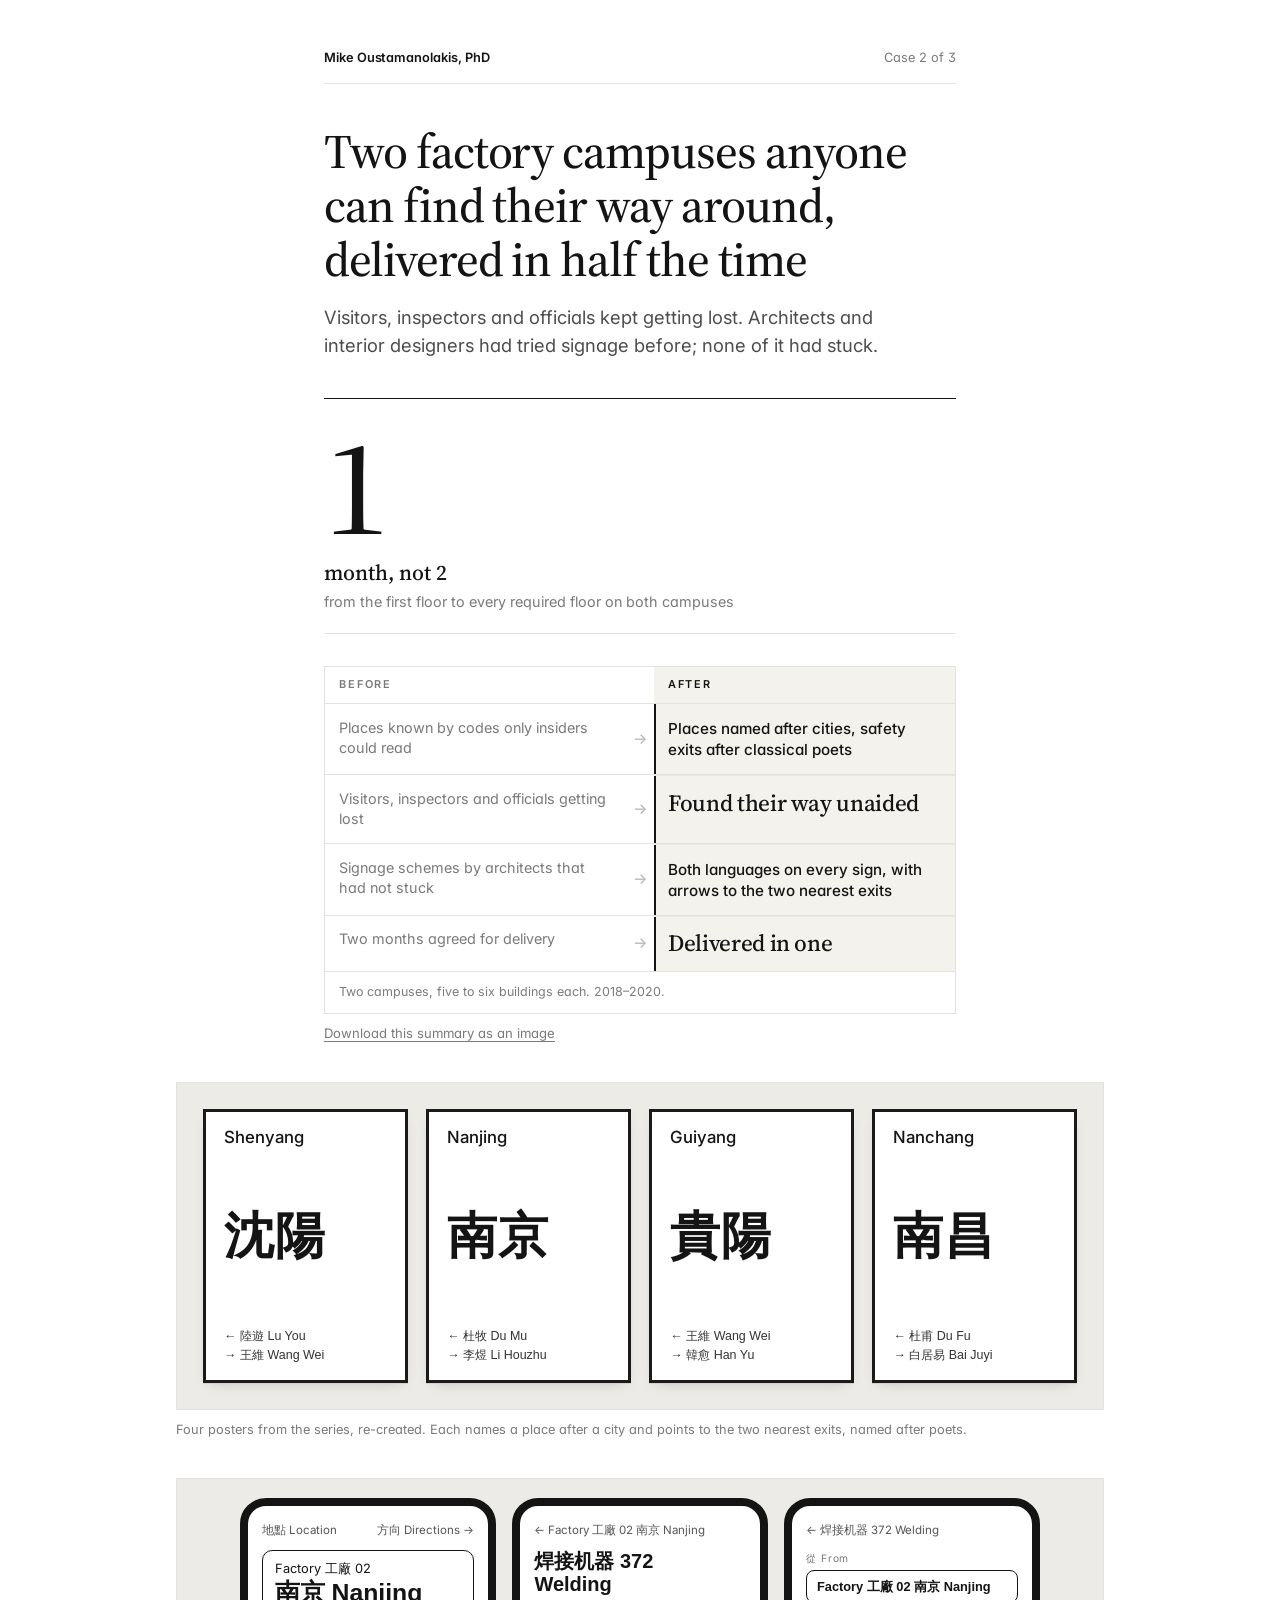
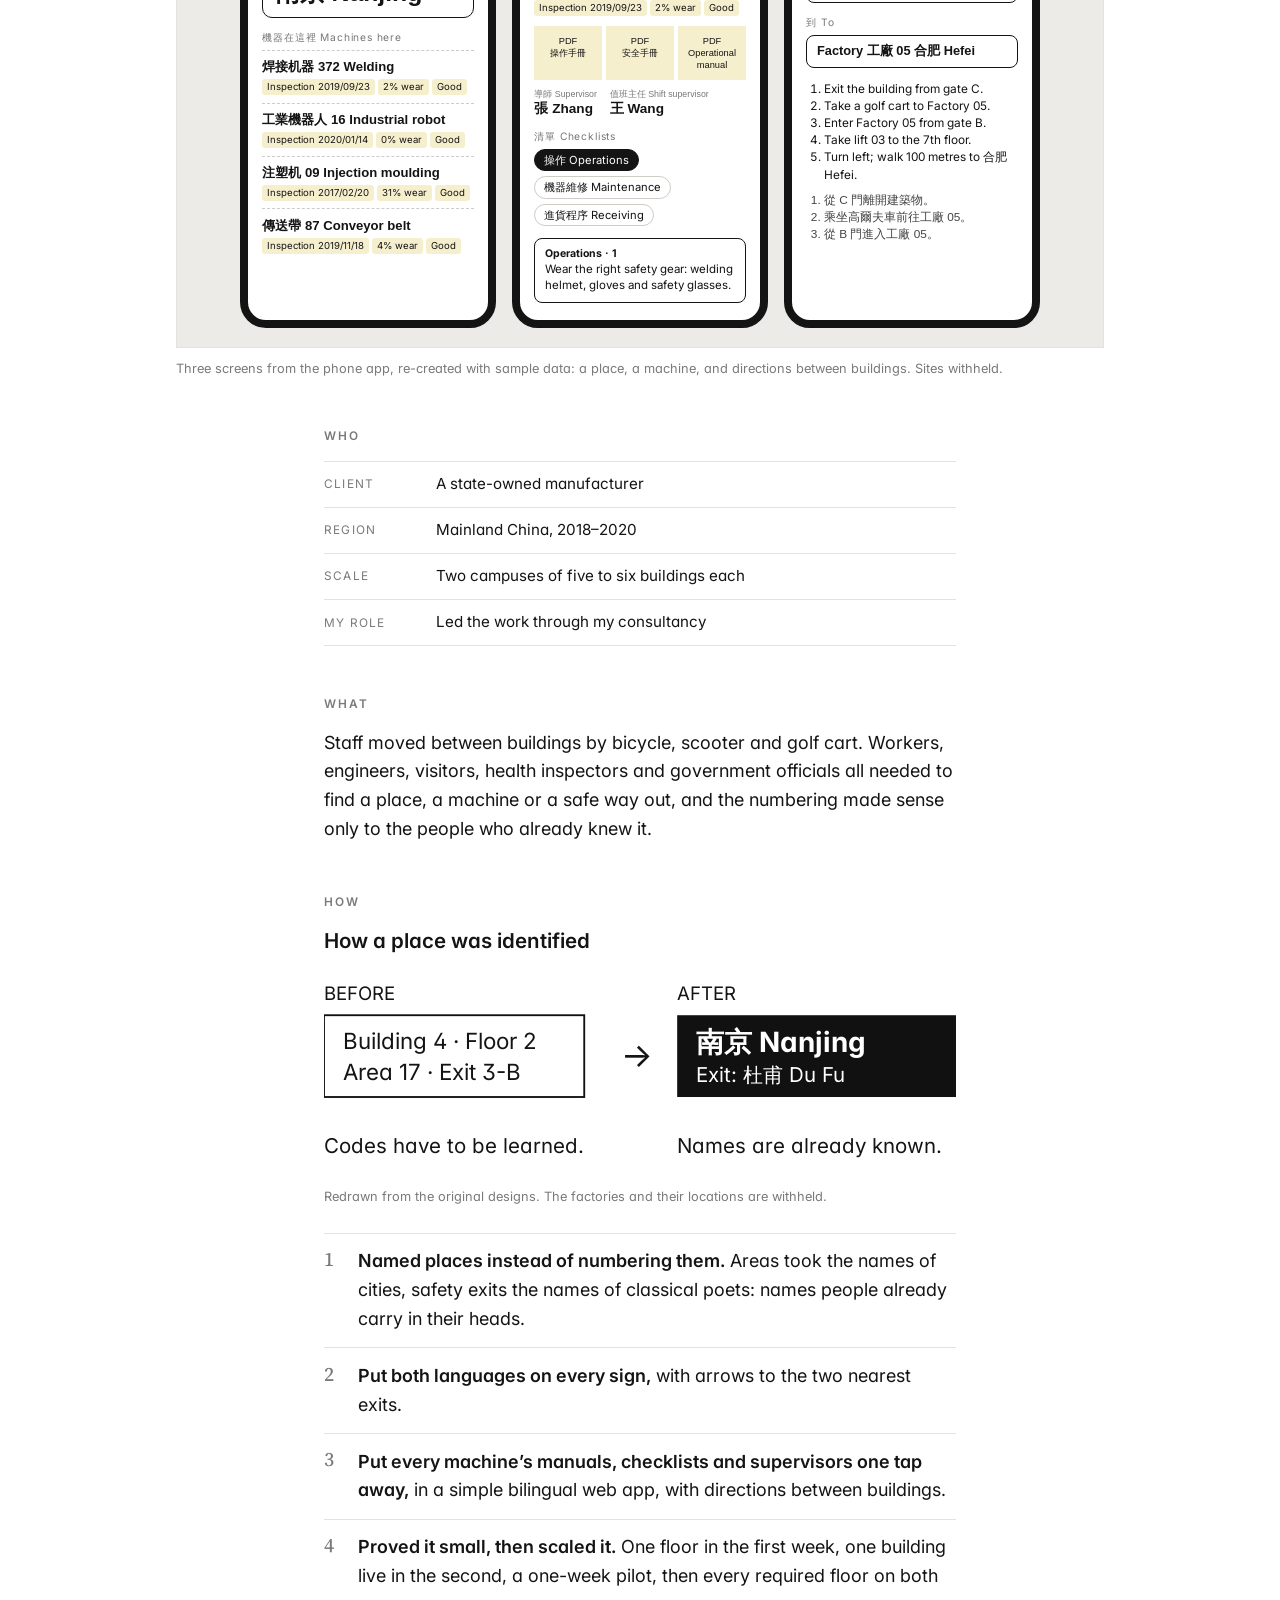
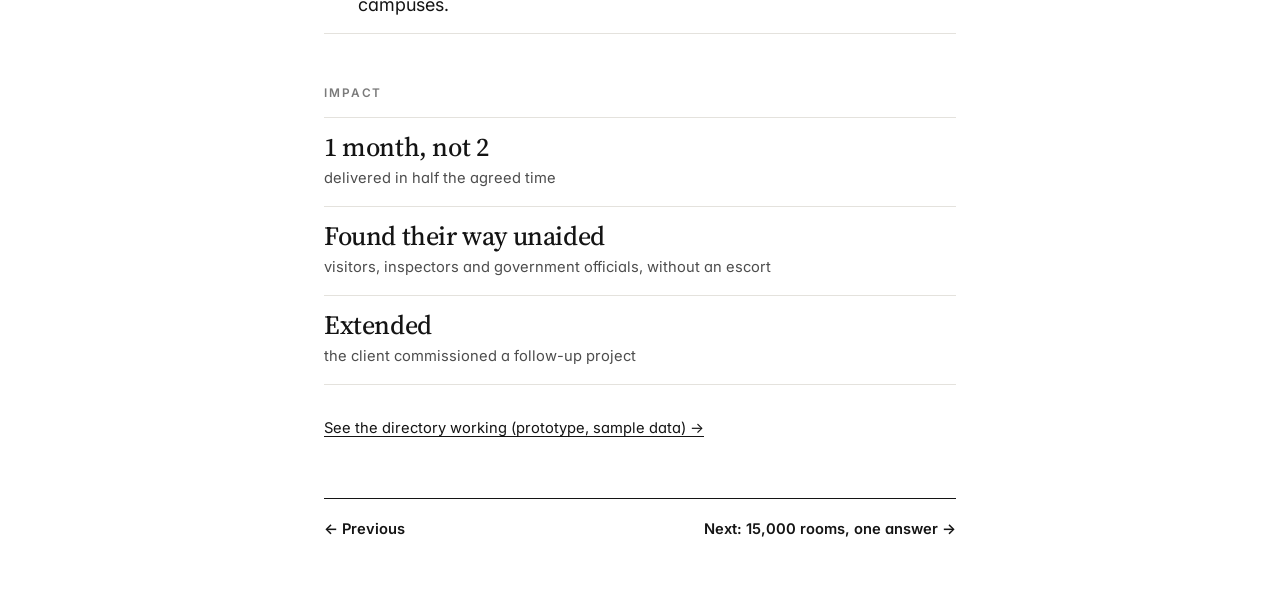
==== commit 5efb9a87: "Mini site: new type, big numbers, softer before/after, posters + three app screens, naming rule Sour" ====
--- a/factory.html
+++ b/factory.html
@@ -7,6 +7,8 @@
 <meta name="robots" content="noindex">
 <meta property="og:title" content="Two factory campuses anyone can find their way around, delivered in half the time">
 <meta property="og:image" content="img/share-factory.png">
+<link rel="preconnect" href="https://fonts.googleapis.com"><link rel="preconnect" href="https://fonts.gstatic.com" crossorigin>
+<link href="https://fonts.googleapis.com/css2?family=Inter:wght@400;500;600&family=Source+Serif+4:opsz,wght@8..60,400;8..60,500;8..60,600&display=swap" rel="stylesheet">
 <link rel="stylesheet" href="site.css">
 </head>
 <body>
@@ -15,6 +17,8 @@
 
 <h1>Two factory campuses anyone can find their way around, delivered in half the time</h1>
 <p class="lead">Visitors, inspectors and officials kept getting lost. Architects and interior designers had tried signage before; none of it had stuck.</p>
+
+<div class="stat"><p class="stat-n">1</p><p class="stat-u">month, not 2</p><p class="stat-c">from the first floor to every required floor on both campuses</p></div>
 
 <div class="ba">
   <div class="ba-head"><span>Before</span><span></span><span>After</span></div>
@@ -25,24 +29,34 @@
   <p class="ba-note">Two campuses, five to six buildings each. 2018–2020.</p>
 </div>
 <p class="ba-get"><a href="img/share-factory.png" download>Download this summary as an image</a></p>
-
 <figure class="mock">
-<div class="mk mk-factory" role="img" aria-label="Four place-name posters — Shenyang, Nanjing, Guiyang and Nanchang — each with arrows to the two nearest exits, named after classical poets; beside them, the phone screen for welding machine 372, with its inspection date, status, manuals in two languages, supervisors and checklists.">
-  <div class="mk-posters"><div class="mk-poster"><span class="en">Shenyang</span><span class="zh">沈陽</span><span class="ex">← 陸遊 Lu You<br>→ 王維 Wang Wei</span></div><div class="mk-poster"><span class="en">Nanjing</span><span class="zh">南京</span><span class="ex">← 杜牧 Du Mu<br>→ 李煜 Li Houzhu</span></div><div class="mk-poster"><span class="en">Guiyang</span><span class="zh">貴陽</span><span class="ex">← 王維 Wang Wei<br>→ 韓愈 Han Yu</span></div><div class="mk-poster"><span class="en">Nanchang</span><span class="zh">南昌</span><span class="ex">← 杜甫 Du Fu<br>→ 白居易 Bai Juyi</span></div>
+<div class="mk mk-posters" role="img" aria-label="Four place-name posters: Shenyang, Nanjing, Guiyang and Nanchang, each in large Chinese characters with the English name above, and arrows to the two nearest exits, named after classical poets."><div class="mk-poster"><span class="en">Shenyang</span><span class="zh">沈陽</span><span class="ex"><span>← 陸遊 Lu You</span><span>→ 王維 Wang Wei</span></span></div><div class="mk-poster"><span class="en">Nanjing</span><span class="zh">南京</span><span class="ex"><span>← 杜牧 Du Mu</span><span>→ 李煜 Li Houzhu</span></span></div><div class="mk-poster"><span class="en">Guiyang</span><span class="zh">貴陽</span><span class="ex"><span>← 王維 Wang Wei</span><span>→ 韓愈 Han Yu</span></span></div><div class="mk-poster"><span class="en">Nanchang</span><span class="zh">南昌</span><span class="ex"><span>← 杜甫 Du Fu</span><span>→ 白居易 Bai Juyi</span></span></div></div><figcaption>Four posters from the series, re-created. Each names a place after a city and points to the two nearest exits, named after poets.</figcaption></figure><figure class="mock">
+<div class="mk mk-screens" role="img" aria-label="Three phone screens. One: a location, Factory 02, Nanjing, listing the machines there with inspection date, wear and status. Two: welding machine 372, with its manuals, supervisors and checklists. Three: step-by-step directions from Factory 02 to Factory 05, in English and Chinese.">
+  <div class="mk-phone">
+    <p class="mk-top"><span>地點 Location</span><span>方向 Directions →</span></p>
+    <div class="mk-place"><small>Factory 工廠 02</small><b>南京 Nanjing</b></div>
+    <p class="mk-label">機器在這裡 Machines here</p>
+    <ul class="mk-machines"><li><b>焊接机器 372 Welding</b><span class="mk-tags"><em>Inspection 2019/09/23</em><em>2% wear</em><em>Good</em></span></li><li><b>工業機器人 16 Industrial robot</b><span class="mk-tags"><em>Inspection 2020/01/14</em><em>0% wear</em><em>Good</em></span></li><li><b>注塑机 09 Injection moulding</b><span class="mk-tags"><em>Inspection 2017/02/20</em><em>31% wear</em><em>Good</em></span></li><li><b>傳送帶 87 Conveyor belt</b><span class="mk-tags"><em>Inspection 2019/11/18</em><em>4% wear</em><em>Good</em></span></li>
+    </ul>
   </div>
   <div class="mk-phone">
-    <p class="mk-crumb">← 南京 Nanjing · Floor 2</p>
+    <p class="mk-top"><span>← Factory 工廠 02 南京 Nanjing</span></p>
     <h6>焊接机器 372<br>Welding</h6>
-    <p class="mk-tags"><b>Inspected 2020-09-23</b><b>2% wear</b><b class="ok">Good</b></p>
-    <p class="mk-label">Manuals</p>
-    <div class="mk-docs"><span>PDF<br>English</span><span>PDF<br>中文</span><span>PDF<br>Safety</span></div>
-    <p class="mk-label">Supervisors</p>
-    <p class="mk-people"><span>Shift: 張 Zhang</span><span>Line: 王 Wang</span></p>
-    <p class="mk-label">Checklists</p>
-    <div class="mk-chips"><b class="on">Operations</b><b>Maintenance</b><b>Receiving</b></div>
-    <p class="mk-size">A− A A+</p>
+    <p class="mk-tags"><em>Inspection 2019/09/23</em><em>2% wear</em><em>Good</em></p>
+    <div class="mk-docs"><span>PDF<br>操作手冊</span><span>PDF<br>安全手冊</span><span>PDF<br>Operational manual</span></div>
+    <p class="mk-people"><span><small>導師 Supervisor</small>張 Zhang</span><span><small>值班主任 Shift supervisor</small>王 Wang</span></p>
+    <p class="mk-label">清單 Checklists</p>
+    <div class="mk-chips"><b class="on">操作 Operations</b><b>機器維修 Maintenance</b><b>進貨程序 Receiving</b></div>
+    <div class="mk-step"><b>Operations · 1</b> Wear the right safety gear: welding helmet, gloves and safety glasses.</div>
   </div>
-</div><figcaption>Re-created from the original designs: four posters from the series, and the phone screen for one machine. Sites withheld.</figcaption></figure>
+  <div class="mk-phone">
+    <p class="mk-top"><span>← 焊接机器 372 Welding</span></p>
+    <p class="mk-label">從 From</p><div class="mk-field">Factory 工廠 02 南京 Nanjing</div>
+    <p class="mk-label">到 To</p><div class="mk-field">Factory 工廠 05 合肥 Hefei</div>
+    <ol class="mk-dir"><li>Exit the building from gate C.</li><li>Take a golf cart to Factory 05.</li><li>Enter Factory 05 from gate B.</li><li>Take lift 03 to the 7th floor.</li><li>Turn left; walk 100 metres to 合肥 Hefei.</li></ol>
+    <ol class="mk-dir zh"><li>從 C 門離開建築物。</li><li>乘坐高爾夫車前往工廠 05。</li><li>從 B 門進入工廠 05。</li></ol>
+  </div>
+</div><figcaption>Three screens from the phone app, re-created with sample data: a place, a machine, and directions between buildings. Sites withheld.</figcaption></figure>
 
 <h2>Who</h2>
 <dl class="facts"><dt>Client</dt><dd>A state-owned manufacturer</dd><dt>Region</dt><dd>Mainland China, 2018–2020</dd><dt>Scale</dt><dd>Two campuses of five to six buildings each</dd><dt>My role</dt><dd>Led the work through my consultancy</dd></dl>
--- a/site.css
+++ b/site.css
@@ -1,185 +1,229 @@
-/* One column, large type, black on white. Written for a leader reading on a phone. */
+/* One column, written for a leader reading on a phone.
+   Type: Source Serif 4 for headlines and numbers, Inter for reading. Ink on paper, no colour. */
 :root {
-  --ink: #111; --ink-2: #4a4a4a; --ink-3: #767676; --rule: #e2e2e2; --paper: #fff;
-  --serif: "Iowan Old Style", "Charter", "Georgia", serif;
-  --sans: system-ui, -apple-system, "Segoe UI", Roboto, "Helvetica Neue", Arial, sans-serif;
+  --ink: #141414; --ink-2: #4d4d4d; --ink-3: #7a7a7a; --rule: #e4e2dd; --paper: #fff;
+  --tint: #f4f2ed; --tint-2: #eae7e0;
+  --serif: "Source Serif 4", "Iowan Old Style", Georgia, serif;
+  --sans: "Inter", system-ui, -apple-system, "Segoe UI", Roboto, Arial, sans-serif;
+  --mono: ui-monospace, "SF Mono", Menlo, Consolas, monospace;
+  --cjk: "PingFang TC", "Hiragino Sans", "Noto Sans TC", "Microsoft JhengHei", sans-serif;
 }
 * { box-sizing: border-box; margin: 0; padding: 0; }
 html { -webkit-text-size-adjust: 100%; }
-body { background: var(--paper); color: var(--ink); font: 18px/1.6 var(--sans); }
-.wrap { max-width: 40rem; margin: 0 auto; padding: 2.5rem 1.25rem 4rem; }
-a { color: inherit; text-underline-offset: .18em; }
+body { background: var(--paper); color: var(--ink); font: 17px/1.6 var(--sans); font-feature-settings: "ss01", "cv11"; -webkit-font-smoothing: antialiased; }
+.wrap { max-width: 42rem; margin: 0 auto; padding: 2rem 1.25rem 4rem; }
+a { color: inherit; text-underline-offset: .2em; text-decoration-thickness: 1px; }
 
 header.top { display: flex; justify-content: space-between; align-items: baseline; gap: 1rem;
-  font-size: .85rem; color: var(--ink-3); margin-bottom: 3rem; }
-header.top a { text-decoration: none; color: var(--ink); font-weight: 600; }
-
-h1 { font: 400 2.3rem/1.15 var(--serif); letter-spacing: -.01em; margin-bottom: 1rem; }
-h2 { font: 600 .78rem/1.3 var(--sans); letter-spacing: .14em; text-transform: uppercase;
-  color: var(--ink-3); margin: 3rem 0 1rem; }
+  font-size: .8rem; color: var(--ink-3); padding-bottom: .9rem; border-bottom: 1px solid var(--rule); margin-bottom: 2.6rem; }
+header.top a { text-decoration: none; color: var(--ink); font-weight: 600; letter-spacing: -.005em; }
+
+h1 { font: 500 2.25rem/1.12 var(--serif); letter-spacing: -.022em; margin-bottom: 1rem; font-variation-settings: "opsz" 48; }
+h2 { font: 600 .74rem/1.3 var(--sans); letter-spacing: .16em; text-transform: uppercase; color: var(--ink-3); margin: 3.2rem 0 1rem; }
 p + p { margin-top: 1rem; }
-.lead { font-size: 1.2rem; color: var(--ink-2); }
-.name { font-size: .95rem; font-weight: 600; margin-bottom: .6rem; }
+.lead { font-size: 1.15rem; line-height: 1.55; color: var(--ink-2); max-width: 36rem; }
+.name { font-size: .9rem; font-weight: 600; margin-bottom: .7rem; color: var(--ink-2); }
+
+/* Big number */
+.stat { margin: 2.4rem 0 0; padding: 1.4rem 0 1.2rem; border-top: 1px solid var(--ink); border-bottom: 1px solid var(--rule); }
+.stat-n { font: 500 clamp(4.2rem, 19vw, 8.5rem)/.95 var(--serif); letter-spacing: -.04em; font-variant-numeric: lining-nums; font-variation-settings: "opsz" 60; white-space: nowrap; }
+.stat-u { font: 500 1.35rem/1.25 var(--serif); margin-top: .5rem; }
+.stat-c { font-size: .9rem; color: var(--ink-3); margin-top: .3rem !important; max-width: 30rem; }
 
 /* Home */
-.creds { list-style: none; display: grid; grid-template-columns: 1fr 1fr; gap: 1px;
-  background: var(--rule); border: 1px solid var(--rule); margin-top: 2rem; }
-.creds li { background: var(--paper); padding: .8rem .9rem; font-size: .9rem; color: var(--ink-2); line-height: 1.35; }
-.creds b { display: block; font: 400 1.35rem/1.2 var(--serif); color: var(--ink); margin-bottom: .2rem; }
+.creds { list-style: none; display: grid; grid-template-columns: 1fr 1fr; gap: 1px; background: var(--rule); border: 1px solid var(--rule); margin-top: 2.2rem; }
+.creds li { background: var(--paper); padding: .9rem 1rem; font-size: .85rem; color: var(--ink-2); line-height: 1.35; }
+.creds b { display: block; font: 500 1.6rem/1.1 var(--serif); letter-spacing: -.02em; color: var(--ink); margin-bottom: .3rem; }
 .when { list-style: none; }
-.when li { padding: .9rem 0; border-top: 1px solid var(--rule); }
+.when li { padding: 1rem 0; border-top: 1px solid var(--rule); font-size: 1.05rem; }
 .when li:last-child { border-bottom: 1px solid var(--rule); }
-.cases { display: grid; gap: 1rem; }
-.case-card { display: block; text-decoration: none; border: 1px solid var(--ink); padding: 1.1rem 1.2rem 1.2rem; }
-.case-card:hover { background: #f6f6f6; }
-.case-card .k { font-size: .78rem; letter-spacing: .1em; text-transform: uppercase; color: var(--ink-3); }
-.case-card .t { display: block; font: 400 1.4rem/1.25 var(--serif); margin: .35rem 0 .45rem; }
-.case-card .s { font-size: .95rem; color: var(--ink-2); }
-.case-card .go { display: block; margin-top: .7rem; font-size: .9rem; font-weight: 600; }
-.note { font-size: .85rem; color: var(--ink-3); margin-top: 1rem; }
+.cases { display: grid; gap: 1.2rem; }
+.case-card { display: block; text-decoration: none; border: 1px solid var(--rule); padding: 1.2rem 1.25rem 1.3rem; transition: border-color .15s; }
+.case-card:hover { border-color: var(--ink); }
+.case-card img { display: block; width: calc(100% + 2.5rem); margin: -1.2rem -1.25rem 1.1rem; aspect-ratio: 16 / 9; object-fit: cover; object-position: left top; border-bottom: 1px solid var(--rule); }
+.case-card .k { font-size: .72rem; letter-spacing: .12em; text-transform: uppercase; color: var(--ink-3); }
+.case-card .t { display: block; font: 500 1.45rem/1.2 var(--serif); letter-spacing: -.015em; margin: .4rem 0 .5rem; }
+.case-card .s { font-size: .92rem; color: var(--ink-2); }
+.case-card .go { display: block; margin-top: .8rem; font-size: .88rem; font-weight: 600; }
+.note { font-size: .82rem; color: var(--ink-3); margin-top: 1.1rem; }
 .contact { list-style: none; }
 .contact li { padding: .35rem 0; }
 
 /* Case pages */
-.facts { display: grid; grid-template-columns: 7.5rem 1fr; border-top: 1px solid var(--rule); font-size: .95rem; }
-.facts dt, .facts dd { padding: .6rem 0; border-bottom: 1px solid var(--rule); }
-.facts dt { color: var(--ink-3); font-size: .8rem; letter-spacing: .08em; text-transform: uppercase; padding-top: .8rem; }
+.facts { display: grid; grid-template-columns: 7rem 1fr; border-top: 1px solid var(--rule); font-size: .95rem; }
+.facts dt, .facts dd { padding: .65rem 0; border-bottom: 1px solid var(--rule); }
+.facts dt { color: var(--ink-3); font-size: .74rem; letter-spacing: .1em; text-transform: uppercase; padding-top: .85rem; }
 .did { list-style: none; counter-reset: d; }
-.did li { position: relative; padding: .7rem 0 .7rem 2rem; border-top: 1px solid var(--rule); counter-increment: d; }
+.did li { position: relative; padding: .85rem 0 .85rem 2.1rem; border-top: 1px solid var(--rule); counter-increment: d; }
 .did li:last-child { border-bottom: 1px solid var(--rule); }
-.did li::before { content: counter(d); position: absolute; left: 0; top: .7rem; font: 400 1.1rem var(--serif); color: var(--ink-3); }
+.did li::before { content: counter(d); position: absolute; left: 0; top: .72rem; font: 500 1.25rem var(--serif); color: var(--ink-3); }
 .did b { font-weight: 600; }
 .changed { list-style: none; }
-.changed li { padding: .8rem 0; border-top: 1px solid var(--rule); }
+.changed li { padding: .9rem 0; border-top: 1px solid var(--rule); }
 .changed li:last-child { border-bottom: 1px solid var(--rule); }
-.changed b { display: block; font: 400 1.5rem/1.2 var(--serif); }
-.changed span { color: var(--ink-2); font-size: .95rem; }
-
-figure { margin: 2.5rem 0 0; }
-h2 + figure { margin: 0 0 1.5rem; }
-.shot img { width: 100%; height: auto; display: block; border: 1px solid var(--rule); }
-.case-card img { display: block; width: calc(100% + 2.4rem); margin: -1.1rem -1.2rem 1rem;
-  aspect-ratio: 16 / 9; object-fit: cover; object-position: left top; border-bottom: 1px solid var(--ink); }
+.changed b { display: block; font: 500 1.65rem/1.15 var(--serif); letter-spacing: -.015em; }
+.changed span { color: var(--ink-2); font-size: .92rem; }
+
+figure { margin: 2.6rem 0 0; }
 figure svg { width: 100%; height: auto; display: block; }
-figure svg text { font-family: var(--sans); fill: #111; }
-figcaption { font-size: .85rem; color: var(--ink-3); margin-top: .7rem; }
-
-nav.next { display: flex; justify-content: space-between; gap: 1rem; margin-top: 3.5rem; padding-top: 1.2rem;
-  border-top: 1px solid var(--ink); font-size: .95rem; }
+figure svg text { font-family: var(--sans); fill: #141414; }
+figcaption { font-size: .8rem; color: var(--ink-3); margin-top: .7rem; line-height: 1.45; }
+h2 + figure { margin: 0 0 1.6rem; }
+
+nav.next { display: flex; justify-content: space-between; gap: 1rem; margin-top: 3.6rem; padding-top: 1.2rem; border-top: 1px solid var(--ink); font-size: .92rem; }
 nav.next a { text-decoration: none; font-weight: 600; }
-.see { margin-top: 2rem; font-size: .95rem; }
-
-@media (min-width: 720px) {
-  body { font-size: 19px; }
-  .wrap { padding-top: 4rem; }
-  h1 { font-size: 3rem; }
-  .creds { grid-template-columns: repeat(4, 1fr); }
-}
-@media print {
-  body { font-size: 11pt; }
-  .wrap { max-width: none; padding: 0; }
-  .case-card { break-inside: avoid; }
-  nav.next, .see { display: none; }
-}
-
-/* ── Before / after summary ─────────────────────────────────────────────── */
-.ba { margin: 2rem 0 0; border: 1px solid var(--ink); }
-.ba-head, .ba-row { display: grid; grid-template-columns: 1fr 1.6rem 1fr; }
-.ba-head span { font-size: .72rem; letter-spacing: .14em; text-transform: uppercase; padding: .55rem .8rem; }
-.ba-head span:first-child { color: var(--ink-3); }
-.ba-head span:last-child { background: var(--ink); color: var(--paper); }
+.see { margin-top: 2rem; font-size: .92rem; }
+
+/* ── Before / after: soft tint, not a black block ──────────────────────── */
+.ba { margin: 2rem 0 0; border: 1px solid var(--rule); }
+.ba-head, .ba-row { display: grid; grid-template-columns: 1fr 1.7rem 1fr; }
+.ba-head span { font-size: .68rem; font-weight: 600; letter-spacing: .16em; text-transform: uppercase; padding: .6rem .9rem; color: var(--ink-3); }
+.ba-head span:last-child { background: var(--tint); color: var(--ink); }
 .ba-row { border-top: 1px solid var(--rule); }
-.ba-b { padding: .75rem .8rem; color: var(--ink-2); font-size: .92rem; line-height: 1.4; }
-.ba-arrow { display: flex; align-items: center; justify-content: center; color: var(--ink-3); }
-.ba-a { padding: .75rem .8rem; background: var(--ink); color: var(--paper); font-size: .95rem; line-height: 1.4; font-weight: 500; }
-.ba-row.big .ba-a { font: 400 1.3rem/1.2 var(--serif); }
-.ba-row + .ba-row .ba-a { border-top: 1px solid #333; }
-.ba-note { font-size: .8rem; color: var(--ink-3); padding: .6rem .8rem; border-top: 1px solid var(--rule); }
-.ba-get { font-size: .85rem; margin-top: .6rem; }
+.ba-b { padding: .85rem .9rem; color: var(--ink-3); font-size: .9rem; line-height: 1.42; }
+.ba-arrow { display: flex; align-items: center; justify-content: center; color: #b4b0a8; font-size: .95rem; }
+.ba-a { padding: .85rem .9rem; background: var(--tint); color: var(--ink); font-size: .95rem; line-height: 1.4; font-weight: 500; box-shadow: inset 2px 0 0 var(--ink); }
+.ba-row.big .ba-a { font: 500 1.45rem/1.15 var(--serif); letter-spacing: -.015em; }
+.ba-row + .ba-row .ba-a { border-top: 1px solid var(--tint-2); }
+.ba-note { font-size: .78rem; color: var(--ink-3); padding: .65rem .9rem; border-top: 1px solid var(--rule); }
+.ba-get { font-size: .82rem; margin-top: .6rem; color: var(--ink-3); }
 @media (max-width: 520px) {
   .ba-head { display: none; }
   .ba-row { grid-template-columns: 1fr; }
   .ba-arrow { display: none; }
-  .ba-b::before { content: "Before  "; font-size: .68rem; letter-spacing: .12em; text-transform: uppercase; color: var(--ink-3); display: block; }
-  .ba-a::before { content: "After  "; font-size: .68rem; letter-spacing: .12em; text-transform: uppercase; color: #aaa; display: block; font-family: var(--sans); }
-}
-
-/* ── Mock-ups: fictional data, drawn in HTML ─────────────────────────────── */
-figure.mock { margin-top: 2.5rem; }
-.mk { border: 1px solid var(--ink); background: #fafafa; font: 13px/1.4 var(--sans); color: #111; overflow: hidden; }
-.mk h5 { font-size: .68rem; letter-spacing: .1em; text-transform: uppercase; color: #777; margin: .9rem 0 .35rem; font-weight: 600; }
+  .ba-b::before, .ba-a::before { display: block; font: 600 .62rem/1.6 var(--sans); letter-spacing: .14em; text-transform: uppercase; color: var(--ink-3); }
+  .ba-b::before { content: "Before"; }
+  .ba-a::before { content: "After"; }
+}
+
+/* ── Mock-ups: sample data, drawn in HTML ───────────────────────────────── */
+figure.mock { margin-top: 2.4rem; }
+h2 + figure.mock { margin-top: 0; }
+.mk { border: 1px solid var(--rule); background: #fafaf8; font: 13px/1.45 var(--sans); color: #141414; overflow: hidden; }
+.mk h5 { font-size: .64rem; letter-spacing: .12em; text-transform: uppercase; color: #8a8a8a; margin: 1rem 0 .4rem; font-weight: 600; }
 .mk h5:first-child { margin-top: 0; }
 .mk h6 { font: 600 .95rem/1.3 var(--sans); margin: 0 0 .25rem; }
 .mk-chips { display: flex; flex-wrap: wrap; gap: .3rem; }
-.mk-chips b { font-weight: 400; font-size: .72rem; border: 1px solid #bbb; border-radius: 999px; padding: .12rem .5rem; background: #fff; white-space: nowrap; }
-.mk-chips b.on { background: #111; border-color: #111; color: #fff; }
+.mk-chips b { font-weight: 400; font-size: .7rem; border: 1px solid #cfccc5; border-radius: 999px; padding: .14rem .55rem; background: #fff; white-space: nowrap; }
+.mk-chips b.on { background: #141414; border-color: #141414; color: #fff; }
 .mk-list { list-style: none; font-size: .78rem; }
-.mk-list li { display: flex; justify-content: space-between; padding: .12rem 0; }
-.mk-list i { font-style: normal; color: #888; }
-.mk-search { display: flex; border: 1px solid #111; border-radius: 6px; overflow: hidden; background: #fff; }
-.mk-search span { flex: 1; padding: .45rem .6rem; color: #888; }
-.mk-search b { background: #111; color: #fff; padding: .45rem .8rem; font-weight: 500; }
-/* repository */
+.mk-list li { display: flex; justify-content: space-between; padding: .14rem 0; }
+.mk-list i { font-style: normal; color: #999; }
+.mk-search { display: flex; border: 1px solid #141414; border-radius: 6px; overflow: hidden; background: #fff; }
+.mk-search span { flex: 1; padding: .48rem .65rem; color: #999; }
+.mk-search b { background: #141414; color: #fff; padding: .48rem .85rem; font-weight: 500; }
+/* repository: search */
 .mk-repo { display: grid; grid-template-columns: 1fr; }
-.mk-repo aside { padding: 1rem; border-bottom: 1px solid #ddd; background: #fff; }
+.mk-repo aside { padding: 1rem; border-bottom: 1px solid var(--rule); background: #fff; }
 .mk-repo section { padding: 1rem; }
-.mk-meta { font-size: .72rem; color: #777; margin: .6rem 0 .2rem; }
-.mk-repo article { padding: .7rem 0; border-top: 1px solid #ddd; }
-.mk-repo article p { font-size: .76rem; color: #444; }
-.mk-repo code { font: .74rem ui-monospace, Menlo, monospace; background: #fff; border: 1px solid #ddd; padding: 0 .25rem; }
-.mk-repo u { text-decoration: none; border-bottom: 1px solid #999; }
-.mk-where { color: #777 !important; }
-.mk-where em { font-style: normal; color: #111; border: 1px solid #111; border-radius: 3px; padding: 0 .3rem; }
-@media (min-width: 620px) { .mk-repo { grid-template-columns: 13rem 1fr; } .mk-repo aside { border-bottom: 0; border-right: 1px solid #ddd; } }
-/* factory */
-.mk-factory { display: grid; grid-template-columns: 1fr; gap: 1rem; padding: 1rem; }
-.mk-posters { display: grid; grid-template-columns: repeat(2, 1fr); gap: .6rem; }
-.mk-poster { background: #fff; border: 2px solid #222; padding: .55rem .6rem .6rem; display: flex; flex-direction: column; }
-.mk-poster .en { font-size: .8rem; }
-.mk-poster .zh { font: 700 2.4rem/1.15 "PingFang TC", "Hiragino Sans", "Noto Sans TC", "Microsoft JhengHei", sans-serif; letter-spacing: .02em; margin: .25rem 0 .4rem; }
-.mk-poster .ex { font-size: .68rem; line-height: 1.5; color: #333; }
-.mk-phone { background: #fff; border: 7px solid #111; border-radius: 22px; padding: .9rem .9rem 1rem; max-width: 16rem; justify-self: center; width: 100%; }
-.mk-crumb { font-size: .7rem; color: #666; margin-bottom: .4rem; }
-.mk-phone h6 { font-size: 1.15rem; line-height: 1.2; }
-.mk-tags { display: flex; flex-wrap: wrap; gap: .25rem; margin: .4rem 0 .2rem; }
-.mk-tags b { font-weight: 400; font-size: .64rem; background: #eee; padding: .1rem .35rem; }
-.mk-tags b.ok { background: #111; color: #fff; }
-.mk-label { font-size: .62rem; letter-spacing: .1em; text-transform: uppercase; color: #777; margin: .65rem 0 .25rem; }
-.mk-docs { display: grid; grid-template-columns: repeat(3, 1fr); gap: .3rem; }
-.mk-docs span { border: 1px solid #bbb; font-size: .62rem; text-align: center; padding: .3rem 0; line-height: 1.3; }
-.mk-people { display: flex; flex-wrap: wrap; gap: .3rem .8rem; font-size: .72rem; }
-.mk-size { font-size: .7rem; color: #888; text-align: right; margin-top: .6rem; letter-spacing: .1em; }
-@media (min-width: 620px) { .mk-factory { grid-template-columns: 1fr 14rem; align-items: start; } }
+.mk-meta { font-size: .72rem; color: #8a8a8a; margin: .65rem 0 .2rem; }
+.mk-repo article { padding: .75rem 0; border-top: 1px solid var(--rule); }
+.mk-repo article p { font-size: .76rem; color: #4d4d4d; }
+.mk-repo code { font: .74rem var(--mono); background: #fff; border: 1px solid var(--rule); padding: 0 .3rem; }
+.mk-repo u { text-decoration: none; border-bottom: 1px solid #aaa; }
+.mk-where { color: #8a8a8a !important; }
+.mk-where em { font-style: normal; color: #141414; border: 1px solid #141414; border-radius: 3px; padding: 0 .3rem; }
+@media (min-width: 620px) { .mk-repo { grid-template-columns: 13rem 1fr; } .mk-repo aside { border-bottom: 0; border-right: 1px solid var(--rule); } }
+/* repository: the naming rule */
+.mk-naming { padding: 1.4rem 1.2rem 1.2rem; background: #fff; }
+.mk-file { font: .74rem var(--mono); color: #8a8a8a; word-break: break-all; margin-bottom: 1rem; }
+.mk-code { display: flex; flex-wrap: wrap; align-items: baseline; gap: .1rem .15rem; font: 600 clamp(1.7rem, 7.5vw, 2.6rem)/1.2 var(--mono); letter-spacing: -.01em; }
+.mk-code span { border-bottom: 3px solid #141414; padding-bottom: .05rem; }
+.mk-code span.t { font: 500 clamp(.95rem, 3.6vw, 1.15rem)/1.2 var(--sans); border-bottom-style: dashed; border-bottom-width: 2px; align-self: center; }
+.mk-code i { font-style: normal; color: #b4b0a8; }
+.mk-parts { display: grid; grid-template-columns: 1fr; gap: 1px; background: var(--rule); border: 1px solid var(--rule); margin-top: 1.3rem; }
+.mk-parts div { background: #fff; padding: .7rem .85rem; display: grid; grid-template-columns: 6.2rem 1fr; gap: 0 .8rem; }
+.mk-parts b { font: 600 1rem var(--mono); grid-row: span 2; }
+.mk-parts span { font-weight: 600; font-size: .82rem; }
+.mk-parts em { font-style: normal; font-size: .78rem; color: #6a6a6a; }
+.mk-rule { margin-top: 1rem; font-size: .82rem; color: #4d4d4d; }
+/* factory: posters, at poster proportions */
+.mk-posters { display: grid; grid-template-columns: repeat(2, 1fr); gap: clamp(.6rem, 3vw, 1.1rem); padding: clamp(.9rem, 4vw, 1.6rem); background: #ecebe7; }
+.mk-poster { background: #fff; border: 3px solid #1a1a1a; aspect-ratio: 3 / 4; padding: 8% 9%; display: flex; flex-direction: column; box-shadow: 0 1px 0 #d6d3cc, 0 6px 14px -8px rgba(0,0,0,.25); }
+.mk-poster .en { font: 500 clamp(.8rem, 3.2vw, 1.05rem)/1 var(--sans); }
+.mk-poster .zh { font: 700 clamp(2.4rem, 13vw, 4.2rem)/1.05 var(--cjk); margin: auto 0; letter-spacing: .02em; }
+.mk-poster .ex { display: flex; flex-direction: column; gap: .15rem; font: 400 clamp(.6rem, 2.5vw, .78rem)/1.35 var(--cjk); color: #333; }
+@media (min-width: 720px) { .mk-posters { grid-template-columns: repeat(4, 1fr); } .mk-poster .zh { font-size: 3.1rem; } }
+/* factory: phone screens */
+.mk-screens { display: flex; gap: 1rem; padding: 1.2rem; overflow-x: auto; scroll-snap-type: x mandatory; background: #ecebe7; }
+.mk-phone { flex: 0 0 15.5rem; scroll-snap-align: center; background: #fff; border: 8px solid #141414; border-radius: 26px; padding: 1rem .9rem 1.1rem; font-size: 12px; }
+.mk-top { display: flex; justify-content: space-between; font-size: .72rem; color: #555; margin-bottom: .7rem; }
+.mk-place { border: 1px solid #141414; border-radius: 10px; padding: .6rem .7rem; }
+.mk-place small { display: block; font-size: .8rem; }
+.mk-place b { font: 600 1.55rem/1.15 var(--cjk); }
+.mk-label { font-size: .64rem; letter-spacing: .08em; color: #777; margin: .75rem 0 .3rem; }
+.mk-machines { list-style: none; }
+.mk-machines li { padding: .45rem 0; border-top: 1px dashed #ccc; }
+.mk-machines b { display: block; font: 600 .82rem/1.3 var(--cjk); }
+.mk-tags { display: flex; flex-wrap: wrap; gap: .2rem; margin-top: .25rem; }
+.mk-tags em { font-style: normal; font-size: .6rem; background: #f6efcd; padding: .08rem .3rem; border-radius: 3px; }
+.mk-phone h6 { font: 700 1.25rem/1.15 var(--cjk); margin-bottom: .2rem; }
+.mk-docs { display: grid; grid-template-columns: repeat(3, 1fr); gap: .3rem; margin-top: .6rem; }
+.mk-docs span { background: #f6efcd; font: .58rem/1.3 var(--cjk); text-align: center; padding: .55rem .15rem; }
+.mk-people { display: flex; gap: .8rem; margin-top: .6rem; font: 600 .85rem/1.2 var(--cjk); }
+.mk-people small { display: block; font: 400 .55rem/1.3 var(--cjk); color: #777; }
+.mk-step { margin-top: .7rem; border: 1px solid #141414; border-radius: 8px; padding: .5rem .6rem; font-size: .72rem; line-height: 1.4; }
+.mk-step b { display: block; font-size: .66rem; }
+.mk-field { border: 1px solid #141414; border-radius: 8px; padding: .45rem .6rem; font: 600 .8rem/1.3 var(--cjk); }
+.mk-dir { margin: .8rem 0 0 1.1rem; font-size: .74rem; line-height: 1.45; }
+.mk-dir.zh { margin-top: .5rem; font-family: var(--cjk); color: #444; }
 /* rooms */
 .mk-rooms { padding: 1rem; }
 .mk-bar { display: flex; gap: .6rem; align-items: center; }
-.mk-bar > b { background: #111; color: #fff; font-size: .72rem; padding: .35rem .45rem; border-radius: 5px; }
+.mk-bar > b { background: #141414; color: #fff; font-size: .7rem; padding: .38rem .48rem; border-radius: 5px; }
 .mk-bar .mk-search { flex: 1; }
-.mk-bar .mk-search span { color: #111; }
-.mk-filters { margin: .7rem 0; }
-.mk-stats { font-size: .78rem; color: #555; margin-bottom: .5rem; }
-.mk-stats b { color: #111; font-weight: 600; margin-left: .4rem; }
+.mk-bar .mk-search span { color: #141414; }
+.mk-filters { margin: .75rem 0; }
+.mk-stats { font-size: .78rem; color: #666; margin-bottom: .55rem; }
+.mk-stats b { color: #141414; font-weight: 600; margin-left: .45rem; }
 .mk-stats b:first-child { margin-left: 0; }
-.mk-rooms table { width: 100%; border-collapse: collapse; background: #fff; border: 1px solid #ddd; font-size: .76rem; }
-.mk-rooms th { text-align: left; font-size: .62rem; letter-spacing: .08em; text-transform: uppercase; color: #777; font-weight: 600; padding: .45rem .5rem; border-bottom: 1px solid #ddd; }
-.mk-rooms td { padding: .45rem .5rem; border-bottom: 1px solid #eee; }
-.mk-rooms .num { text-align: right; }
-.mk-conflict { margin-top: .7rem; font-size: .74rem; border: 1px dashed #111; padding: .45rem .6rem; background: #fff; }
+.mk-rooms table { width: 100%; border-collapse: collapse; background: #fff; border: 1px solid var(--rule); font-size: .76rem; }
+.mk-rooms th { text-align: left; font-size: .6rem; letter-spacing: .1em; text-transform: uppercase; color: #8a8a8a; font-weight: 600; padding: .5rem; border-bottom: 1px solid var(--rule); }
+.mk-rooms td { padding: .48rem .5rem; border-bottom: 1px solid #f0eee9; }
+.mk-rooms .num { text-align: right; font-variant-numeric: tabular-nums; }
+.mk-conflict { margin-top: .75rem; font-size: .74rem; border: 1px dashed #141414; padding: .5rem .65rem; background: #fff; }
 .mk-conflict b { margin-right: .4rem; }
 @media (max-width: 520px) { .mk-rooms .opt { display: none; } }
 
 /* ── Rendering targets for images (src/gen/*.html) ───────────────────────── */
-body.shot-share { width: 1200px; height: 630px; padding: 48px 56px; background: #fff; overflow: hidden; }
-.ba-share { border: 0; margin: 0; }
-.ba-share .ba-title { font: 400 40px/1.15 var(--serif); margin-bottom: 26px; }
-.ba-share .ba-head span { font-size: 13px; padding: 10px 16px; }
-.ba-share .ba-head, .ba-share .ba-row { grid-template-columns: 1fr 44px 1fr; }
-.ba-share .ba-b { font-size: 19px; padding: 14px 16px; }
-.ba-share .ba-a { font-size: 19px; padding: 14px 16px; }
-.ba-share .ba-row.big .ba-a { font-size: 27px; }
+body.shot-share { width: 1200px; height: 630px; padding: 50px 60px; background: #fff; overflow: hidden; position: relative; }
+.ba-share { margin: 0; border: 0; }
+.ba-share .ba-title { font: 500 42px/1.1 var(--serif); letter-spacing: -.02em; margin-bottom: 28px; }
+.ba-share .ba-head { border: 1px solid var(--rule); border-bottom: 0; }
+.ba-share .ba-row, .ba-share .ba-note { border-left: 1px solid var(--rule); border-right: 1px solid var(--rule); }
+.ba-share .ba-note { border-bottom: 1px solid var(--rule); }
+.ba-share .ba-head, .ba-share .ba-row { grid-template-columns: 1fr 46px 1fr; }
+.ba-share .ba-head span { font-size: 13px; padding: 11px 18px; }
+.ba-share .ba-b { font-size: 19px; padding: 15px 18px; }
+.ba-share .ba-a { font-size: 19px; padding: 15px 18px; }
+.ba-share .ba-row.big .ba-a { font-size: 30px; }
 .ba-share .ba-arrow { font-size: 22px; }
-.ba-share .ba-note { font-size: 14px; padding: 12px 16px; border-top: 1px solid var(--ink); }
-.ba-share .ba-foot { position: absolute; left: 56px; bottom: 30px; font-size: 15px; color: var(--ink-2); }
+.ba-share .ba-note { font-size: 14px; padding: 12px 18px; }
+.ba-share .ba-foot { position: absolute; left: 60px; bottom: 32px; font-size: 15px; color: var(--ink-3); }
 .ba-share .ba-foot b { color: var(--ink); }
-body.shot-thumb { width: 1200px; height: 675px; padding: 40px; background: #f2f2f2; overflow: hidden; }
+body.shot-thumb { width: 1200px; height: 675px; padding: 40px; background: #ecebe7; overflow: hidden; }
 body.shot-thumb .mk { font-size: 17px; }
+body.shot-thumb .mk-posters { grid-template-columns: repeat(4, 1fr); }
+body.shot-thumb .mk-poster .zh { font-size: 6rem; }
+
+@media (min-width: 720px) {
+  body { font-size: 18px; }
+  .wrap { padding-top: 3rem; }
+  h1 { font-size: 3rem; }
+  .creds { grid-template-columns: repeat(4, 1fr); }
+  .mk-parts div { grid-template-columns: 7rem 9rem 1fr; }
+  .mk-parts b { grid-row: auto; }
+}
+@media print {
+  body { font-size: 11pt; }
+  .wrap { max-width: none; padding: 0; }
+  .case-card, figure { break-inside: avoid; }
+  nav.next, .see, .ba-get { display: none; }
+}
+
+/* Mock-ups may be wider than the reading column on large screens */
+@media (min-width: 900px) {
+  figure.mock { width: min(58rem, calc(100vw - 4rem)); margin-left: 50%; transform: translateX(-50%); }
+  .mk-screens { justify-content: center; overflow-x: visible; }
+  .mk-phone { flex: 0 1 16rem; }
+}
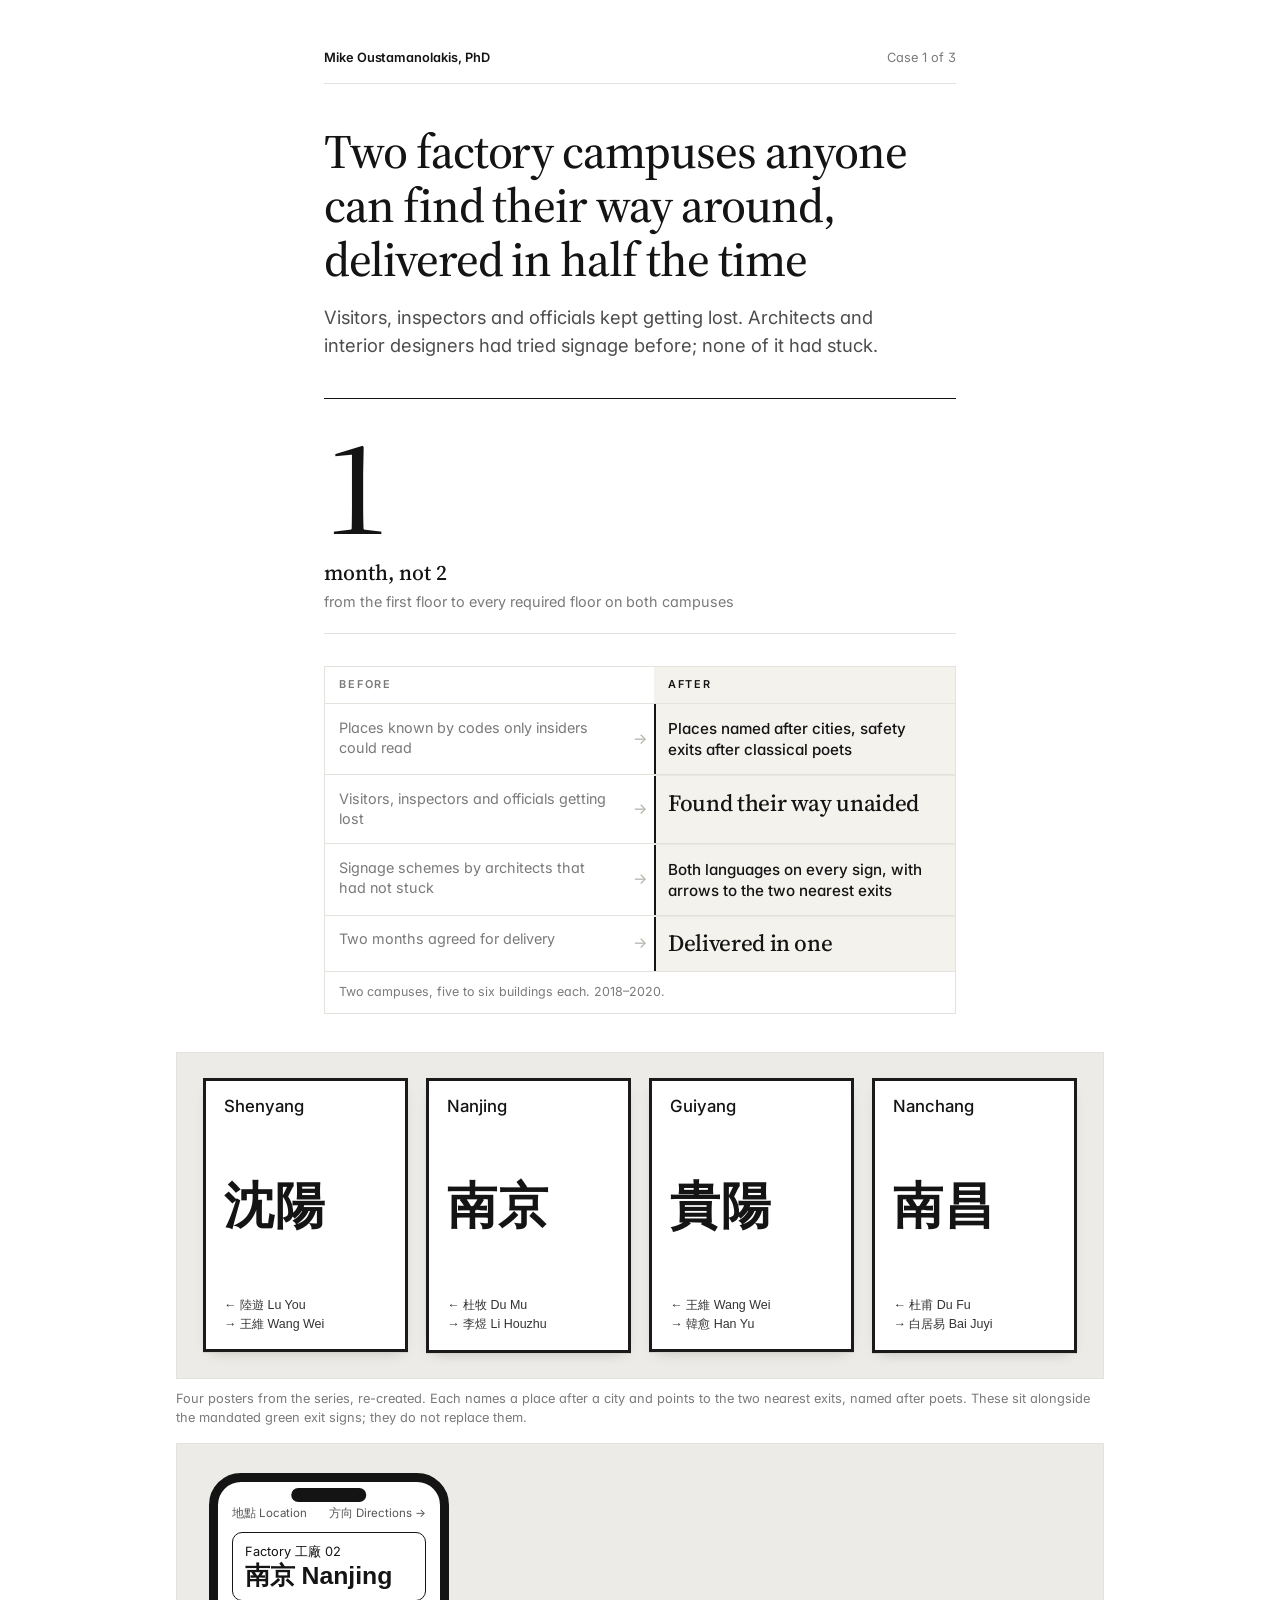
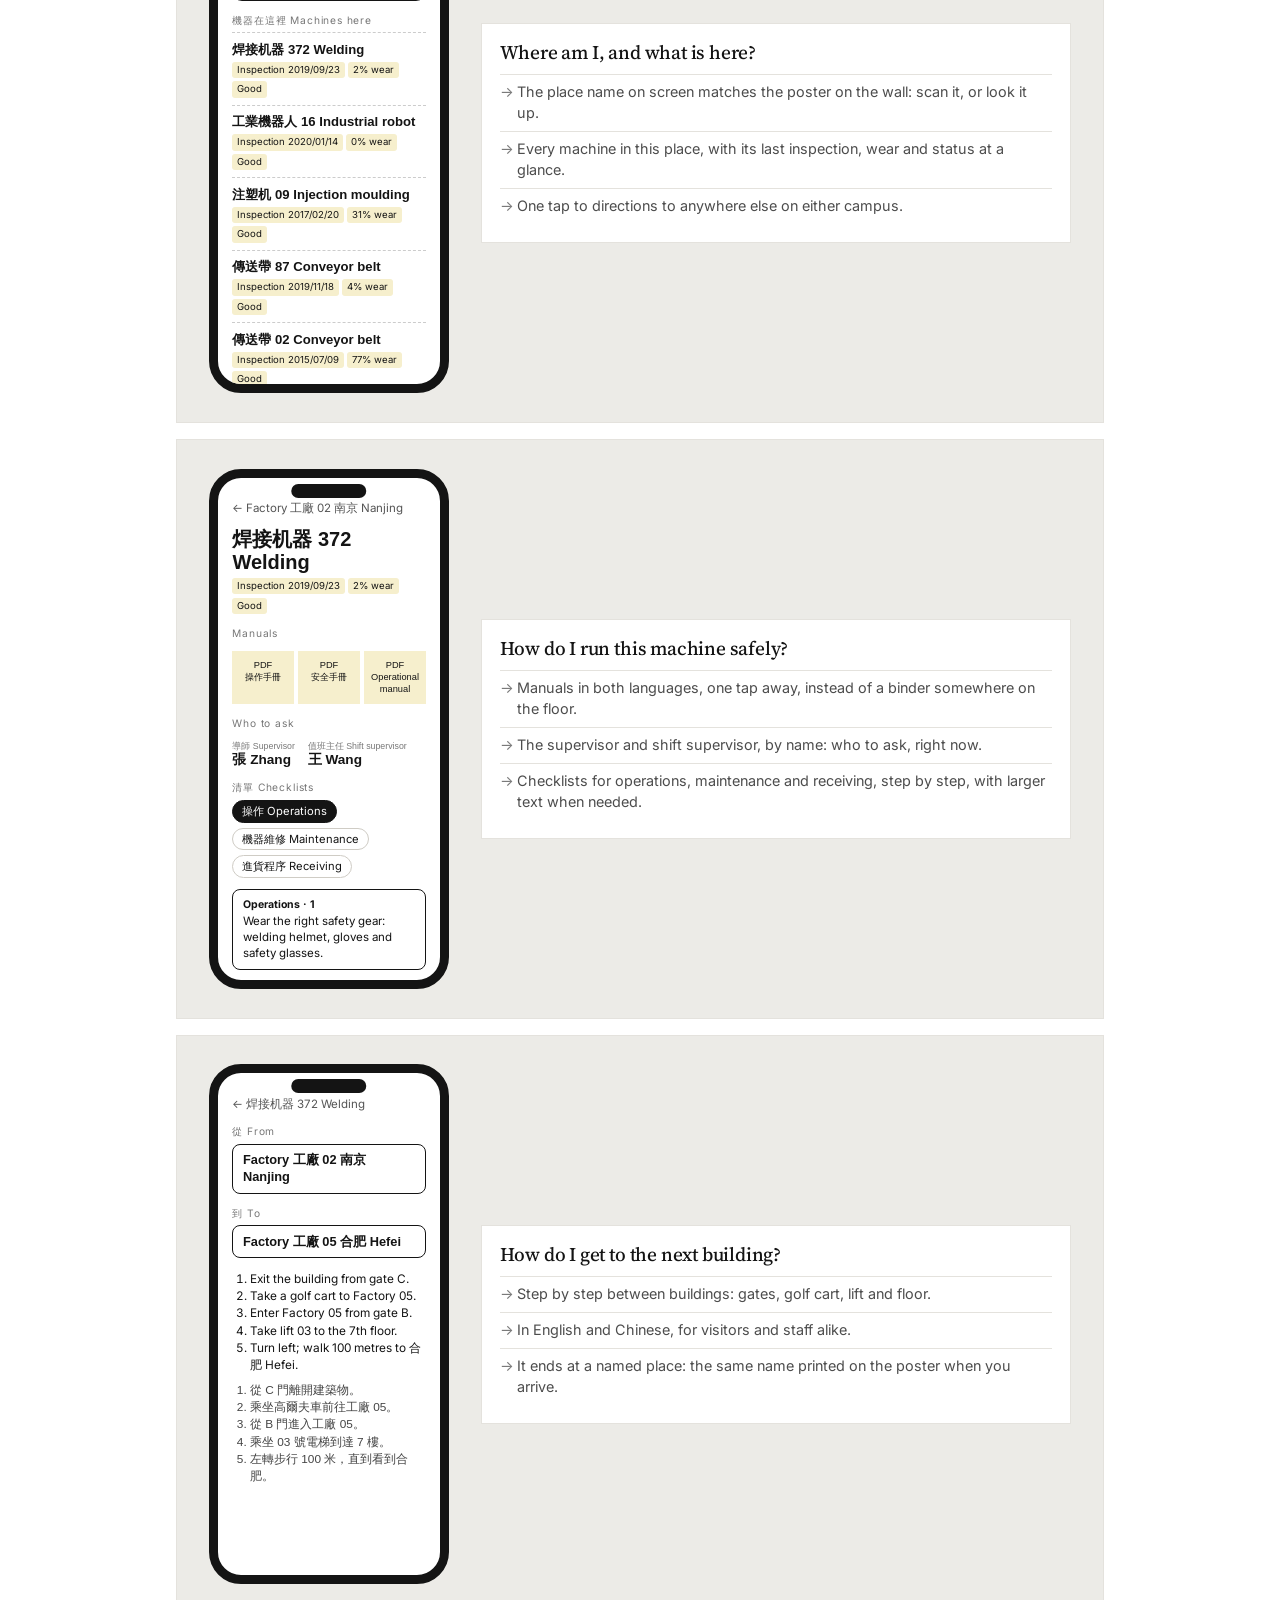
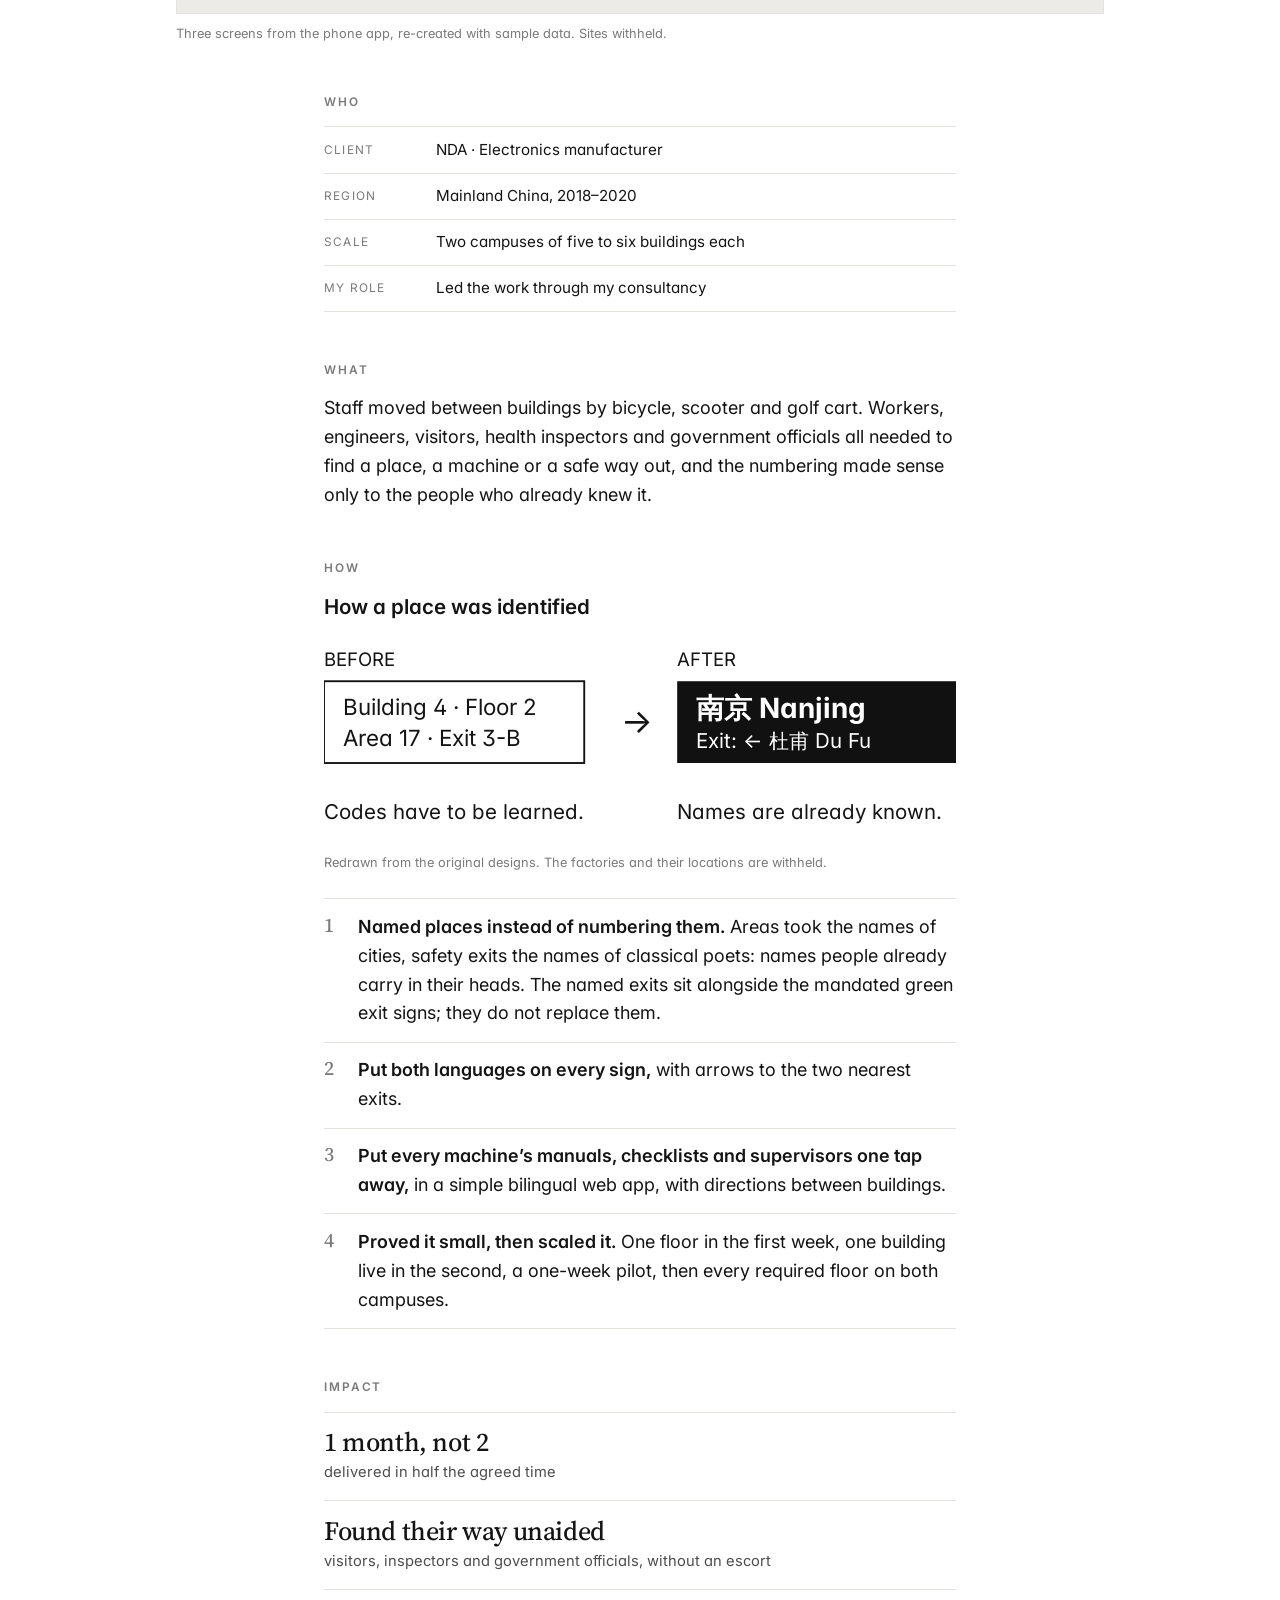
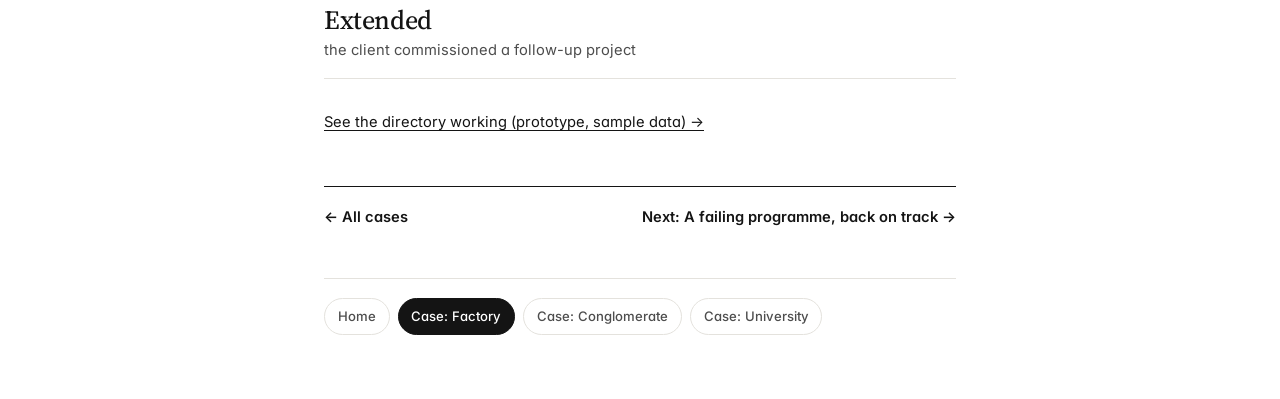
==== commit 38eda00f: "Mini site: footer nav, cases reordered, phone screens one at a time with notes, ~18h/w stat Home: na" ====
--- a/factory.html
+++ b/factory.html
@@ -13,12 +13,12 @@
 </head>
 <body>
 <div class="wrap">
-<header class="top"><a href="index.html">Mike Oustamanolakis, PhD</a><span>Case 2 of 3</span></header>
+<header class="top"><a href="index.html">Mike Oustamanolakis, PhD</a><span>Case 1 of 3</span></header>
 
 <h1>Two factory campuses anyone can find their way around, delivered in half the time</h1>
 <p class="lead">Visitors, inspectors and officials kept getting lost. Architects and interior designers had tried signage before; none of it had stuck.</p>
 
-<div class="stat"><p class="stat-n">1</p><p class="stat-u">month, not 2</p><p class="stat-c">from the first floor to every required floor on both campuses</p></div>
+<div class="stat"><p class="stat-n"><span>1</span></p><p class="stat-u">month, not 2</p><p class="stat-c">from the first floor to every required floor on both campuses</p></div>
 
 <div class="ba">
   <div class="ba-head"><span>Before</span><span></span><span>After</span></div>
@@ -28,38 +28,33 @@
   <div class="ba-row big"><div class="ba-b">Two months agreed for delivery</div><div class="ba-arrow" aria-hidden="true">→</div><div class="ba-a">Delivered in one</div></div>
   <p class="ba-note">Two campuses, five to six buildings each. 2018–2020.</p>
 </div>
-<p class="ba-get"><a href="img/share-factory.png" download>Download this summary as an image</a></p>
 <figure class="mock">
-<div class="mk mk-posters" role="img" aria-label="Four place-name posters: Shenyang, Nanjing, Guiyang and Nanchang, each in large Chinese characters with the English name above, and arrows to the two nearest exits, named after classical poets."><div class="mk-poster"><span class="en">Shenyang</span><span class="zh">沈陽</span><span class="ex"><span>← 陸遊 Lu You</span><span>→ 王維 Wang Wei</span></span></div><div class="mk-poster"><span class="en">Nanjing</span><span class="zh">南京</span><span class="ex"><span>← 杜牧 Du Mu</span><span>→ 李煜 Li Houzhu</span></span></div><div class="mk-poster"><span class="en">Guiyang</span><span class="zh">貴陽</span><span class="ex"><span>← 王維 Wang Wei</span><span>→ 韓愈 Han Yu</span></span></div><div class="mk-poster"><span class="en">Nanchang</span><span class="zh">南昌</span><span class="ex"><span>← 杜甫 Du Fu</span><span>→ 白居易 Bai Juyi</span></span></div></div><figcaption>Four posters from the series, re-created. Each names a place after a city and points to the two nearest exits, named after poets.</figcaption></figure><figure class="mock">
-<div class="mk mk-screens" role="img" aria-label="Three phone screens. One: a location, Factory 02, Nanjing, listing the machines there with inspection date, wear and status. Two: welding machine 372, with its manuals, supervisors and checklists. Three: step-by-step directions from Factory 02 to Factory 05, in English and Chinese.">
-  <div class="mk-phone">
+<div class="mk mk-posters" role="img" aria-label="Four place-name posters: Shenyang, Nanjing, Guiyang and Nanchang, each in large Chinese characters with the English name above, and arrows to the two nearest exits, named after classical poets."><div class="mk-poster"><span class="en">Shenyang</span><span class="zh">沈陽</span><span class="ex"><span>← 陸遊 Lu You</span><span>→ 王維 Wang Wei</span></span></div><div class="mk-poster"><span class="en">Nanjing</span><span class="zh">南京</span><span class="ex"><span>← 杜牧 Du Mu</span><span>→ 李煜 Li Houzhu</span></span></div><div class="mk-poster"><span class="en">Guiyang</span><span class="zh">貴陽</span><span class="ex"><span>← 王維 Wang Wei</span><span>→ 韓愈 Han Yu</span></span></div><div class="mk-poster"><span class="en">Nanchang</span><span class="zh">南昌</span><span class="ex"><span>← 杜甫 Du Fu</span><span>→ 白居易 Bai Juyi</span></span></div></div><figcaption>Four posters from the series, re-created. Each names a place after a city and points to the two nearest exits, named after poets. These sit alongside the mandated green exit signs; they do not replace them.</figcaption></figure><figure class="mock"><div class="mk mk-screen" role="img" aria-label="Phone screen: Factory 02, Nanjing, with the machines there and their inspection date, wear and status."><div class="mk-phone">
     <p class="mk-top"><span>地點 Location</span><span>方向 Directions →</span></p>
     <div class="mk-place"><small>Factory 工廠 02</small><b>南京 Nanjing</b></div>
     <p class="mk-label">機器在這裡 Machines here</p>
-    <ul class="mk-machines"><li><b>焊接机器 372 Welding</b><span class="mk-tags"><em>Inspection 2019/09/23</em><em>2% wear</em><em>Good</em></span></li><li><b>工業機器人 16 Industrial robot</b><span class="mk-tags"><em>Inspection 2020/01/14</em><em>0% wear</em><em>Good</em></span></li><li><b>注塑机 09 Injection moulding</b><span class="mk-tags"><em>Inspection 2017/02/20</em><em>31% wear</em><em>Good</em></span></li><li><b>傳送帶 87 Conveyor belt</b><span class="mk-tags"><em>Inspection 2019/11/18</em><em>4% wear</em><em>Good</em></span></li>
-    </ul>
-  </div>
-  <div class="mk-phone">
+    <ul class="mk-machines"><li><b>焊接机器 372 Welding</b><span class="mk-tags"><em>Inspection 2019/09/23</em><em>2% wear</em><em>Good</em></span></li><li><b>工業機器人 16 Industrial robot</b><span class="mk-tags"><em>Inspection 2020/01/14</em><em>0% wear</em><em>Good</em></span></li><li><b>注塑机 09 Injection moulding</b><span class="mk-tags"><em>Inspection 2017/02/20</em><em>31% wear</em><em>Good</em></span></li><li><b>傳送帶 87 Conveyor belt</b><span class="mk-tags"><em>Inspection 2019/11/18</em><em>4% wear</em><em>Good</em></span></li><li><b>傳送帶 02 Conveyor belt</b><span class="mk-tags"><em>Inspection 2015/07/09</em><em>77% wear</em><em>Good</em></span></li><li><b>生産線機器 238 Assembly line</b><span class="mk-tags"><em>Inspection 2020/04/15</em><em>22% wear</em><em>Good</em></span></li>
+    </ul></div><div class="mk-notes"><p class="mk-q">Where am I, and what is here?</p><ul><li>The place name on screen matches the poster on the wall: scan it, or look it up.</li><li>Every machine in this place, with its last inspection, wear and status at a glance.</li><li>One tap to directions to anywhere else on either campus.</li></ul></div></div></figure><figure class="mock"><div class="mk mk-screen" role="img" aria-label="Phone screen: welding machine 372, with its manuals in two languages, supervisors and checklists."><div class="mk-phone">
     <p class="mk-top"><span>← Factory 工廠 02 南京 Nanjing</span></p>
     <h6>焊接机器 372<br>Welding</h6>
     <p class="mk-tags"><em>Inspection 2019/09/23</em><em>2% wear</em><em>Good</em></p>
+    <p class="mk-label">Manuals</p>
     <div class="mk-docs"><span>PDF<br>操作手冊</span><span>PDF<br>安全手冊</span><span>PDF<br>Operational manual</span></div>
+    <p class="mk-label">Who to ask</p>
     <p class="mk-people"><span><small>導師 Supervisor</small>張 Zhang</span><span><small>值班主任 Shift supervisor</small>王 Wang</span></p>
     <p class="mk-label">清單 Checklists</p>
     <div class="mk-chips"><b class="on">操作 Operations</b><b>機器維修 Maintenance</b><b>進貨程序 Receiving</b></div>
     <div class="mk-step"><b>Operations · 1</b> Wear the right safety gear: welding helmet, gloves and safety glasses.</div>
-  </div>
-  <div class="mk-phone">
+    <div class="mk-step"><b>Operations · 2</b> Check the machine and cables for damage; make sure every connection is tight.</div>
+    <p class="mk-size">A− A A+</p></div><div class="mk-notes"><p class="mk-q">How do I run this machine safely?</p><ul><li>Manuals in both languages, one tap away, instead of a binder somewhere on the floor.</li><li>The supervisor and shift supervisor, by name: who to ask, right now.</li><li>Checklists for operations, maintenance and receiving, step by step, with larger text when needed.</li></ul></div></div></figure><figure class="mock"><div class="mk mk-screen" role="img" aria-label="Phone screen: directions from Factory 02 to Factory 05, in English and Chinese."><div class="mk-phone">
     <p class="mk-top"><span>← 焊接机器 372 Welding</span></p>
     <p class="mk-label">從 From</p><div class="mk-field">Factory 工廠 02 南京 Nanjing</div>
     <p class="mk-label">到 To</p><div class="mk-field">Factory 工廠 05 合肥 Hefei</div>
     <ol class="mk-dir"><li>Exit the building from gate C.</li><li>Take a golf cart to Factory 05.</li><li>Enter Factory 05 from gate B.</li><li>Take lift 03 to the 7th floor.</li><li>Turn left; walk 100 metres to 合肥 Hefei.</li></ol>
-    <ol class="mk-dir zh"><li>從 C 門離開建築物。</li><li>乘坐高爾夫車前往工廠 05。</li><li>從 B 門進入工廠 05。</li></ol>
-  </div>
-</div><figcaption>Three screens from the phone app, re-created with sample data: a place, a machine, and directions between buildings. Sites withheld.</figcaption></figure>
+    <ol class="mk-dir zh"><li>從 C 門離開建築物。</li><li>乘坐高爾夫車前往工廠 05。</li><li>從 B 門進入工廠 05。</li><li>乘坐 03 號電梯到達 7 樓。</li><li>左轉步行 100 米，直到看到合肥。</li></ol></div><div class="mk-notes"><p class="mk-q">How do I get to the next building?</p><ul><li>Step by step between buildings: gates, golf cart, lift and floor.</li><li>In English and Chinese, for visitors and staff alike.</li><li>It ends at a named place: the same name printed on the poster when you arrive.</li></ul></div></div><figcaption>Three screens from the phone app, re-created with sample data. Sites withheld.</figcaption></figure>
 
 <h2>Who</h2>
-<dl class="facts"><dt>Client</dt><dd>A state-owned manufacturer</dd><dt>Region</dt><dd>Mainland China, 2018–2020</dd><dt>Scale</dt><dd>Two campuses of five to six buildings each</dd><dt>My role</dt><dd>Led the work through my consultancy</dd></dl>
+<dl class="facts"><dt>Client</dt><dd>NDA · Electronics manufacturer</dd><dt>Region</dt><dd>Mainland China, 2018–2020</dd><dt>Scale</dt><dd>Two campuses of five to six buildings each</dd><dt>My role</dt><dd>Led the work through my consultancy</dd></dl>
 
 <h2>What</h2>
 <p>Staff moved between buildings by bicycle, scooter and golf cart. Workers, engineers, visitors, health inspectors and government officials all needed to find a place, a machine or a safe way out, and the numbering made sense only to the people who already knew it.</p>
@@ -75,16 +70,17 @@
     <text x="190" y="40" font-size="10" fill="#555">AFTER</text>
     <rect x="190" y="48" width="150" height="44" fill="#111"/>
     <text x="200" y="68" font-size="15" font-weight="700" fill="#fff" style="fill:#fff">南京 Nanjing</text>
-    <text x="200" y="84" font-size="11" fill="#fff" style="fill:#fff">Exit: 杜甫 Du Fu</text>
+    <text x="200" y="84" font-size="11" fill="#fff" style="fill:#fff">Exit: ← 杜甫 Du Fu</text>
     <text x="0" y="122" font-size="11">Codes have to be learned.</text>
     <text x="190" y="122" font-size="11">Names are already known.</text>
   </svg><figcaption>Redrawn from the original designs. The factories and their locations are withheld.</figcaption></figure>
-<ol class="did"><li><b>Named places instead of numbering them.</b> Areas took the names of cities, safety exits the names of classical poets: names people already carry in their heads.</li><li><b>Put both languages on every sign,</b> with arrows to the two nearest exits.</li><li><b>Put every machine’s manuals, checklists and supervisors one tap away,</b> in a simple bilingual web app, with directions between buildings.</li><li><b>Proved it small, then scaled it.</b> One floor in the first week, one building live in the second, a one-week pilot, then every required floor on both campuses.</li></ol>
+<ol class="did"><li><b>Named places instead of numbering them.</b> Areas took the names of cities, safety exits the names of classical poets: names people already carry in their heads. The named exits sit alongside the mandated green exit signs; they do not replace them.</li><li><b>Put both languages on every sign,</b> with arrows to the two nearest exits.</li><li><b>Put every machine’s manuals, checklists and supervisors one tap away,</b> in a simple bilingual web app, with directions between buildings.</li><li><b>Proved it small, then scaled it.</b> One floor in the first week, one building live in the second, a one-week pilot, then every required floor on both campuses.</li></ol>
 
 <h2>Impact</h2>
 <ul class="changed"><li><b>1 month, not 2</b><span>delivered in half the agreed time</span></li><li><b>Found their way unaided</b><span>visitors, inspectors and government officials, without an escort</span></li><li><b>Extended</b><span>the client commissioned a follow-up project</span></li></ul>
 <p class="see"><a href="prototypes/factory.html">See the directory working (prototype, sample data) →</a></p>
-<nav class="next"><a href="repository.html">← Previous</a><a href="room-finder.html">Next: 15,000 rooms, one answer →</a></nav>
+<nav class="next"><a href="index.html">← All cases</a><a href="repository.html">Next: A failing programme, back on track →</a></nav>
+<footer class="site-nav"><nav aria-label="Pages"><a href="index.html">Home</a><a href="factory.html" class="on" aria-current="page">Case: Factory</a><a href="repository.html">Case: Conglomerate</a><a href="room-finder.html">Case: University</a></nav></footer>
 </div>
 </body>
 </html>
--- a/site.css
+++ b/site.css
@@ -26,7 +26,8 @@
 
 /* Big number */
 .stat { margin: 2.4rem 0 0; padding: 1.4rem 0 1.2rem; border-top: 1px solid var(--ink); border-bottom: 1px solid var(--rule); }
-.stat-n { font: 500 clamp(4.2rem, 19vw, 8.5rem)/.95 var(--serif); letter-spacing: -.04em; font-variant-numeric: lining-nums; font-variation-settings: "opsz" 60; white-space: nowrap; }
+.stat-n { font: 500 clamp(4.2rem, 19vw, 8.5rem)/.95 var(--serif); letter-spacing: -.04em; font-variant-numeric: lining-nums; font-variation-settings: "opsz" 60; }
+.stat-n span { white-space: nowrap; display: inline-block; }
 .stat-u { font: 500 1.35rem/1.25 var(--serif); margin-top: .5rem; }
 .stat-c { font-size: .9rem; color: var(--ink-3); margin-top: .3rem !important; max-width: 30rem; }
 
@@ -227,3 +228,27 @@
   .mk-screens { justify-content: center; overflow-x: visible; }
   .mk-phone { flex: 0 1 16rem; }
 }
+
+/* ── Site navigation (footer) ───────────────────────────────────────────── */
+.site-nav { margin-top: 3rem; padding-top: 1.2rem; border-top: 1px solid var(--rule); }
+.site-nav nav { display: flex; flex-wrap: wrap; gap: .5rem; }
+.site-nav a { text-decoration: none; font-size: .82rem; font-weight: 500; padding: .45rem .8rem; border: 1px solid var(--rule); border-radius: 999px; color: var(--ink-2); white-space: nowrap; }
+.site-nav a:hover { border-color: var(--ink); color: var(--ink); }
+.site-nav a.on { background: var(--ink); border-color: var(--ink); color: var(--paper); }
+nav.next { margin-top: 3.2rem; }
+
+/* ── One phone screen at a time, with what it solves ────────────────────── */
+.mk-screen { display: grid; grid-template-columns: 1fr; gap: 1.3rem; padding: 1.4rem; background: #ecebe7; align-items: center; }
+.mk-screen .mk-phone { width: min(15.5rem, 72vw); aspect-ratio: 9 / 19.5; justify-self: center; overflow: hidden;
+  border: 9px solid #141414; border-radius: 32px; padding: 1.4rem .9rem 1rem; background: #fff; font-size: 12px; position: relative; }
+.mk-screen .mk-phone::before { content: ""; position: absolute; top: 6px; left: 50%; transform: translateX(-50%); width: 34%; height: 14px; background: #141414; border-radius: 10px; }
+.mk-notes { background: #fff; border: 1px solid var(--rule); padding: 1rem 1.1rem 1.1rem; }
+.mk-q { font: 500 1.2rem/1.25 var(--serif); letter-spacing: -.01em; margin-bottom: .6rem; }
+.mk-notes ul { list-style: none; }
+.mk-notes li { position: relative; padding: .45rem 0 .45rem 1.1rem; border-top: 1px solid var(--rule); font-size: .9rem; line-height: 1.45; color: var(--ink-2); }
+.mk-notes li::before { content: "→"; position: absolute; left: 0; color: var(--ink-3); }
+figure.mock + figure.mock { margin-top: 1rem; }
+@media (min-width: 620px) {
+  .mk-screen { grid-template-columns: auto 1fr; gap: 2rem; padding: 1.8rem 2rem; }
+  .mk-screen .mk-phone { width: 15rem; }
+}
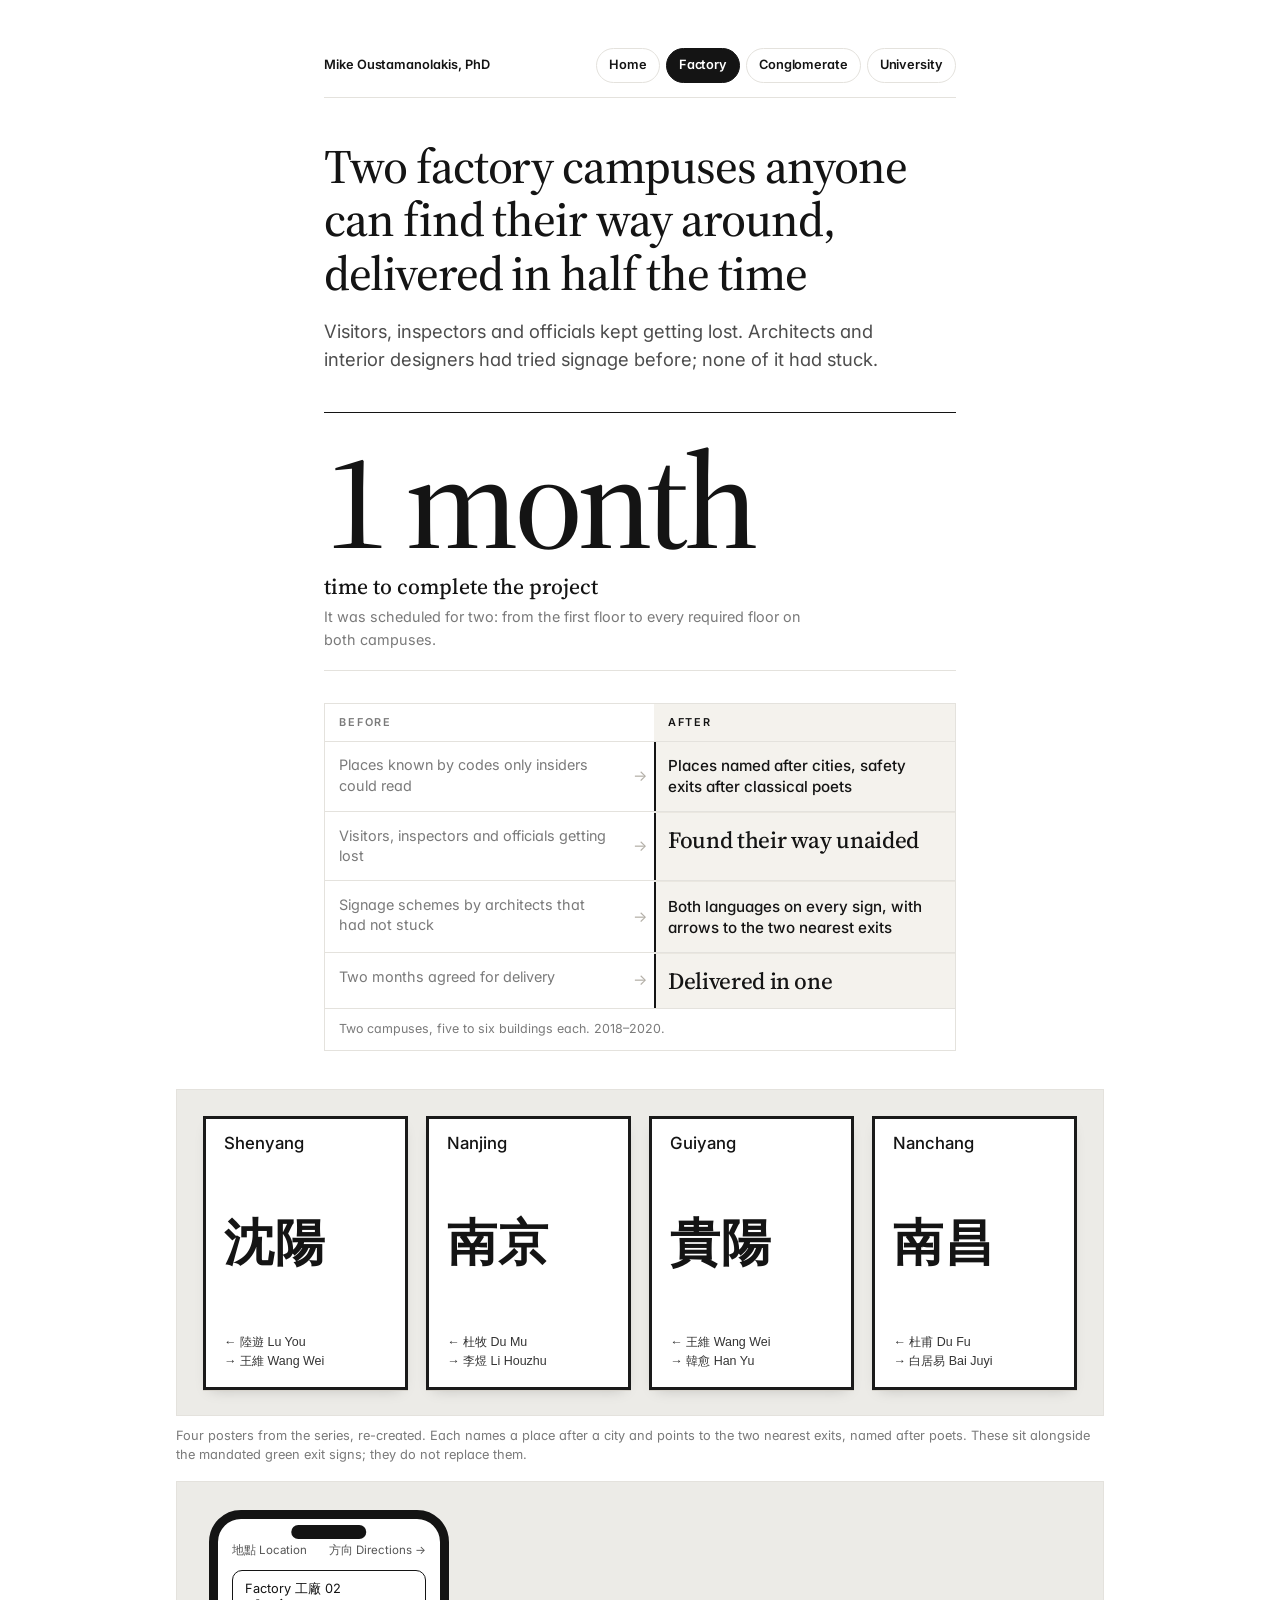
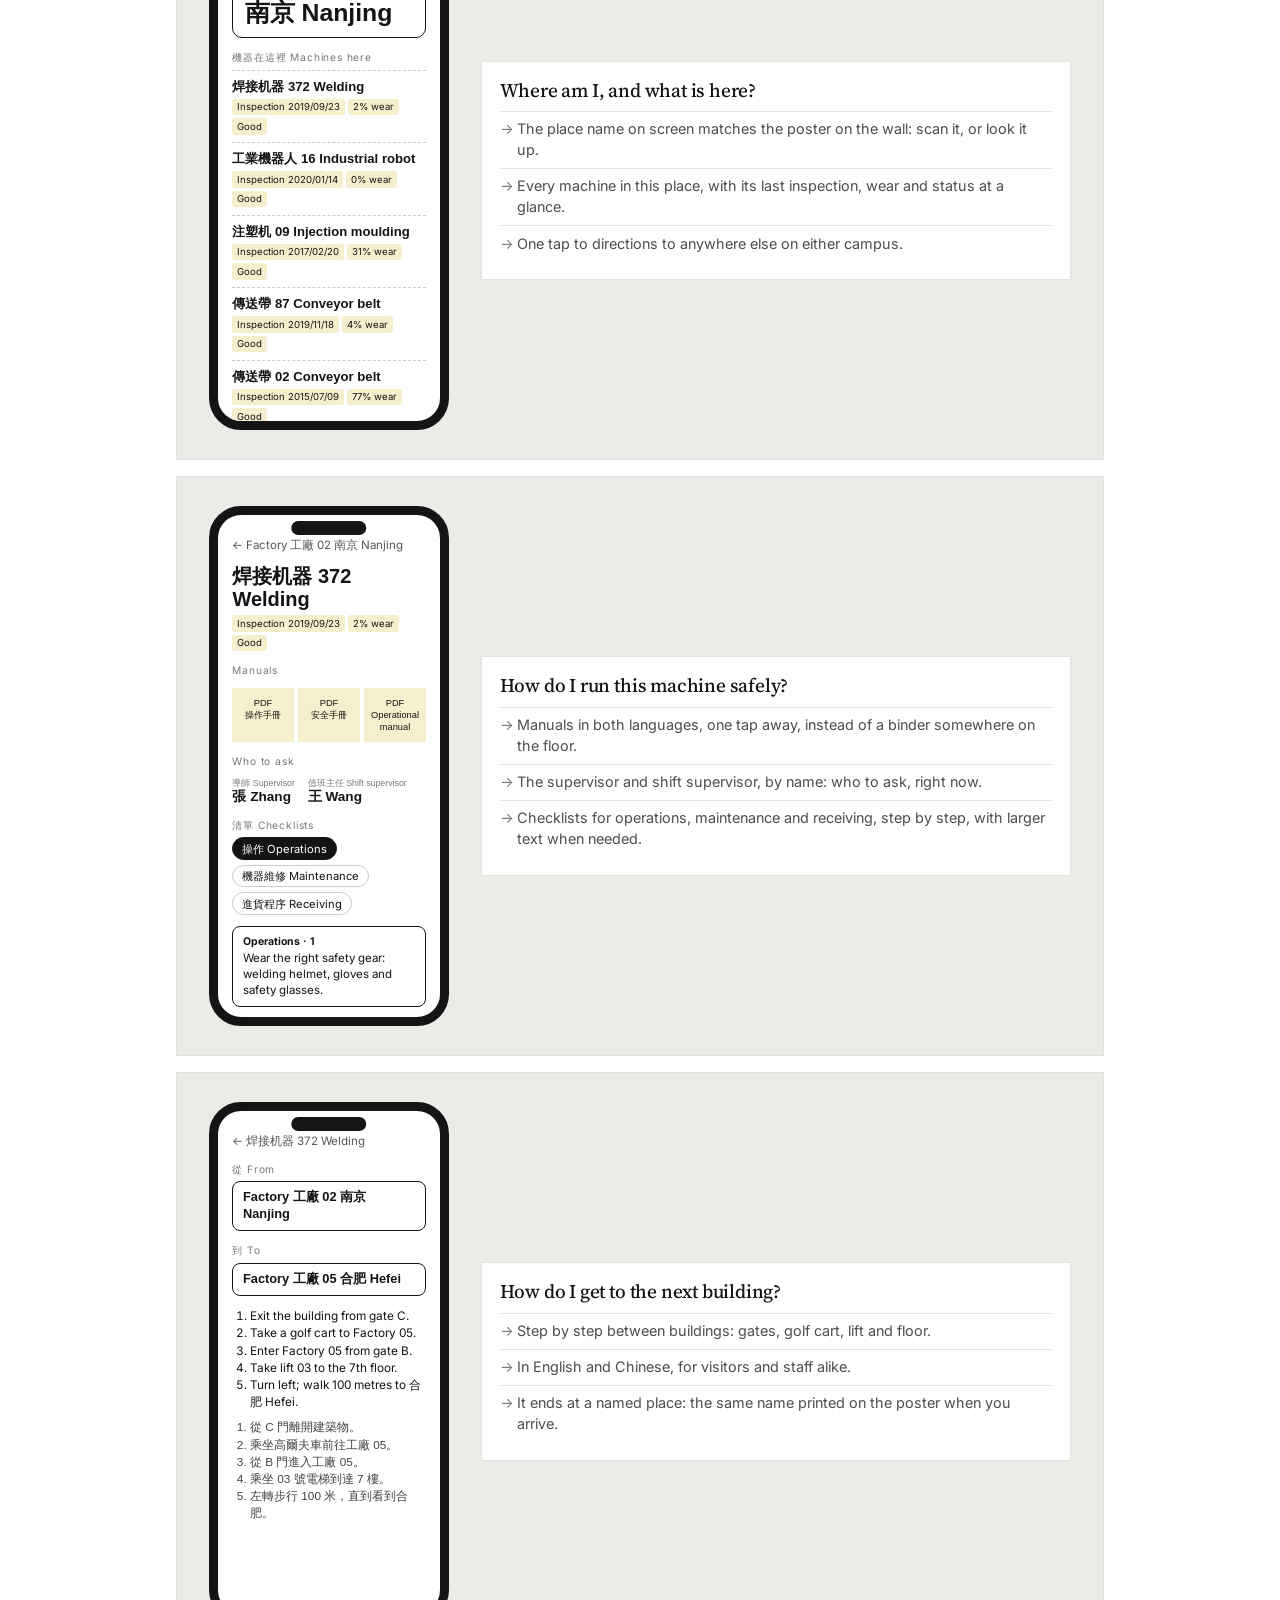
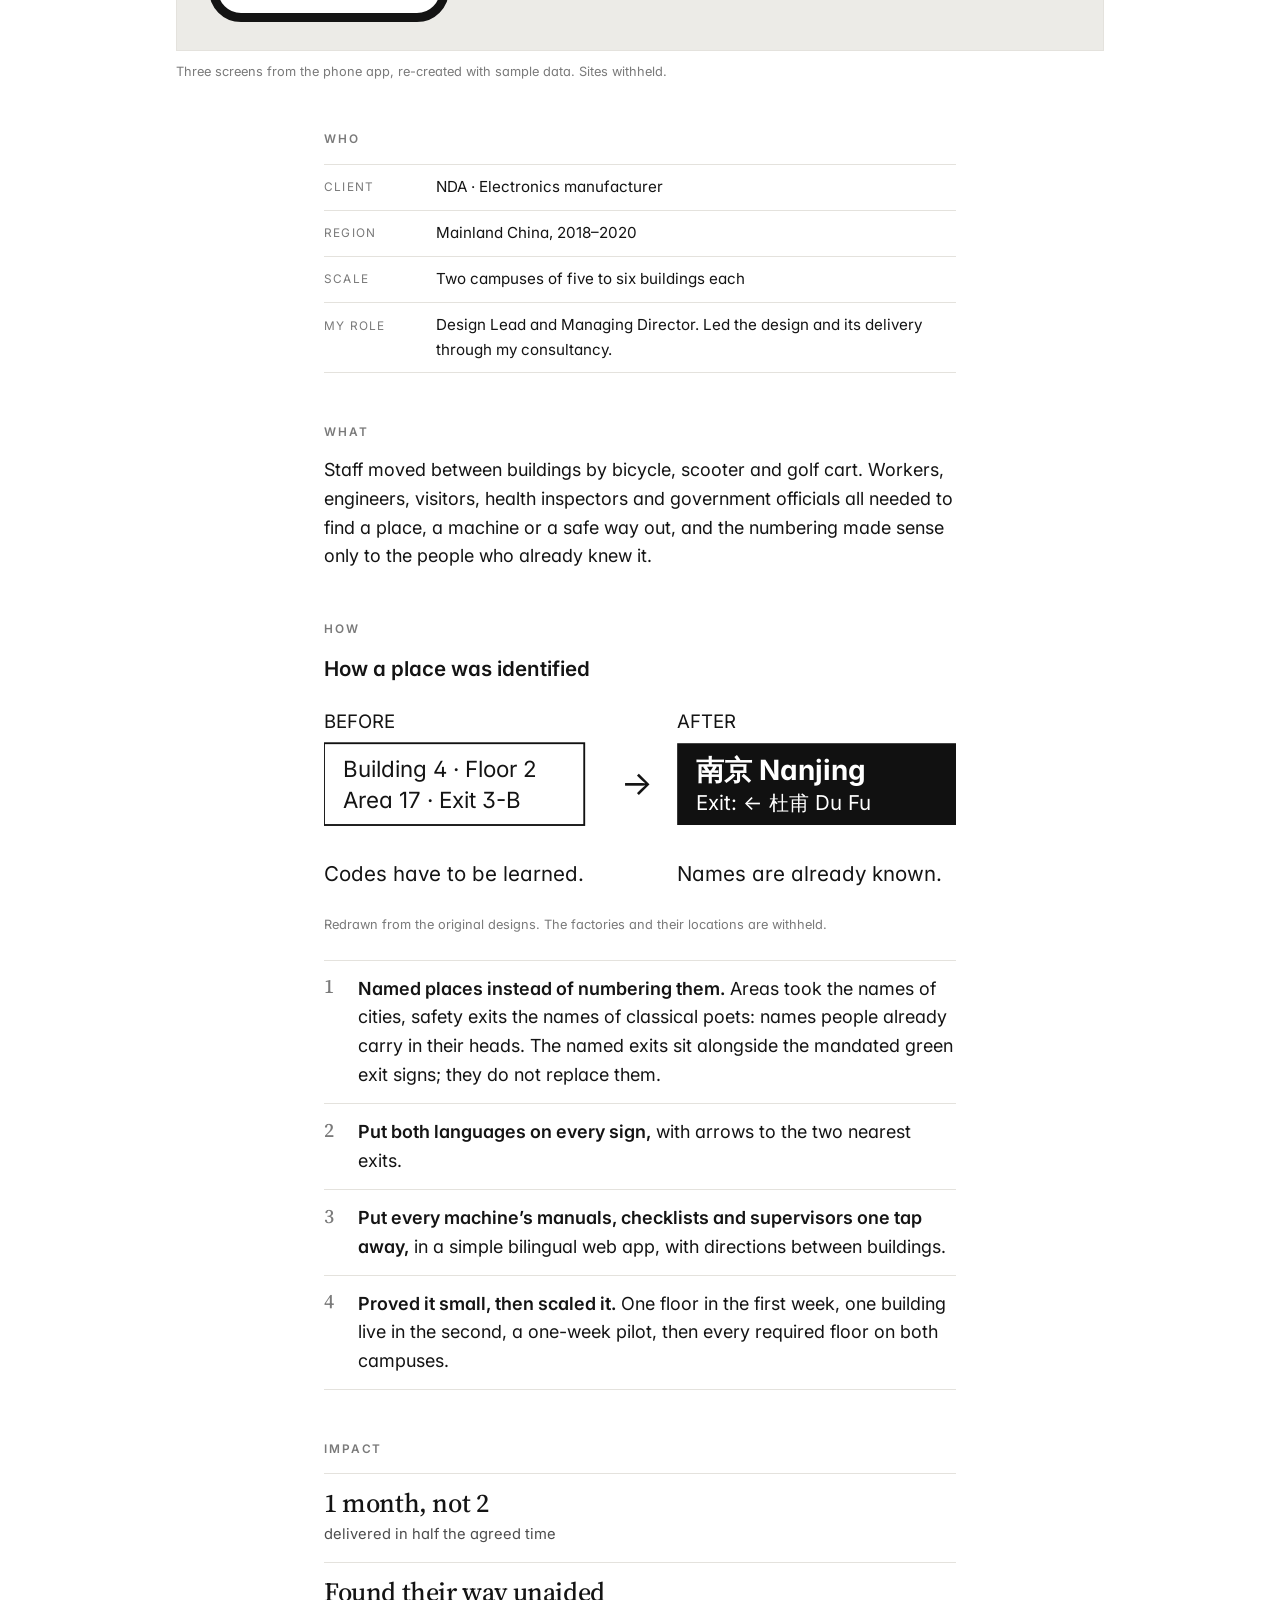
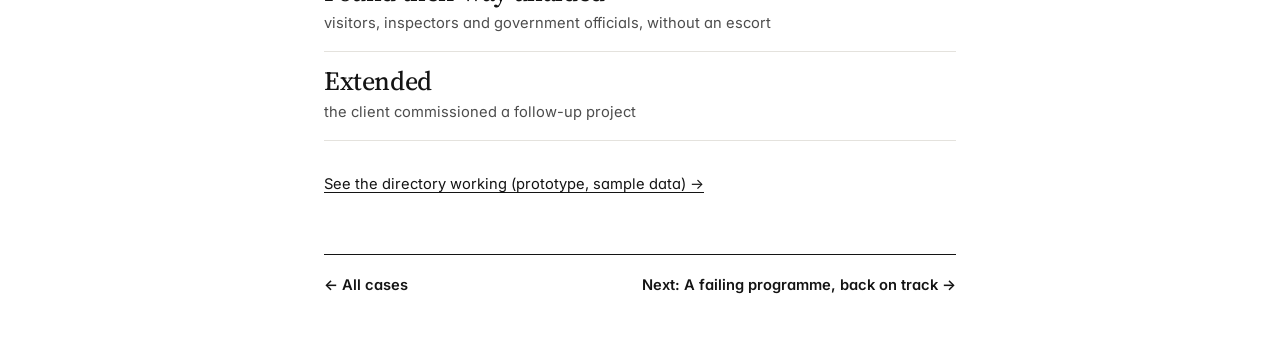
==== commit 71c9eda5: "Mini site: menu at the top; factory stat reads '1 month'; senior role lines Co-Authored-By: Claude O" ====
--- a/factory.html
+++ b/factory.html
@@ -13,12 +13,11 @@
 </head>
 <body>
 <div class="wrap">
-<header class="top"><a href="index.html">Mike Oustamanolakis, PhD</a><span>Case 1 of 3</span></header>
-
+<header class="top"><a class="who" href="index.html">Mike Oustamanolakis, PhD</a><nav class="menu" aria-label="Pages"><a href="index.html">Home</a><a href="factory.html" class="on" aria-current="page" aria-label="Case: Factory">Factory</a><a href="repository.html" aria-label="Case: Conglomerate">Conglomerate</a><a href="room-finder.html" aria-label="Case: University">University</a></nav></header>
 <h1>Two factory campuses anyone can find their way around, delivered in half the time</h1>
 <p class="lead">Visitors, inspectors and officials kept getting lost. Architects and interior designers had tried signage before; none of it had stuck.</p>
 
-<div class="stat"><p class="stat-n"><span>1</span></p><p class="stat-u">month, not 2</p><p class="stat-c">from the first floor to every required floor on both campuses</p></div>
+<div class="stat"><p class="stat-n"><span>1</span> <span>month</span></p><p class="stat-u">time to complete the project</p><p class="stat-c">It was scheduled for two: from the first floor to every required floor on both campuses.</p></div>
 
 <div class="ba">
   <div class="ba-head"><span>Before</span><span></span><span>After</span></div>
@@ -54,7 +53,7 @@
     <ol class="mk-dir zh"><li>從 C 門離開建築物。</li><li>乘坐高爾夫車前往工廠 05。</li><li>從 B 門進入工廠 05。</li><li>乘坐 03 號電梯到達 7 樓。</li><li>左轉步行 100 米，直到看到合肥。</li></ol></div><div class="mk-notes"><p class="mk-q">How do I get to the next building?</p><ul><li>Step by step between buildings: gates, golf cart, lift and floor.</li><li>In English and Chinese, for visitors and staff alike.</li><li>It ends at a named place: the same name printed on the poster when you arrive.</li></ul></div></div><figcaption>Three screens from the phone app, re-created with sample data. Sites withheld.</figcaption></figure>
 
 <h2>Who</h2>
-<dl class="facts"><dt>Client</dt><dd>NDA · Electronics manufacturer</dd><dt>Region</dt><dd>Mainland China, 2018–2020</dd><dt>Scale</dt><dd>Two campuses of five to six buildings each</dd><dt>My role</dt><dd>Led the work through my consultancy</dd></dl>
+<dl class="facts"><dt>Client</dt><dd>NDA · Electronics manufacturer</dd><dt>Region</dt><dd>Mainland China, 2018–2020</dd><dt>Scale</dt><dd>Two campuses of five to six buildings each</dd><dt>My role</dt><dd>Design Lead and Managing Director. Led the design and its delivery through my consultancy.</dd></dl>
 
 <h2>What</h2>
 <p>Staff moved between buildings by bicycle, scooter and golf cart. Workers, engineers, visitors, health inspectors and government officials all needed to find a place, a machine or a safe way out, and the numbering made sense only to the people who already knew it.</p>
@@ -80,7 +79,6 @@
 <ul class="changed"><li><b>1 month, not 2</b><span>delivered in half the agreed time</span></li><li><b>Found their way unaided</b><span>visitors, inspectors and government officials, without an escort</span></li><li><b>Extended</b><span>the client commissioned a follow-up project</span></li></ul>
 <p class="see"><a href="prototypes/factory.html">See the directory working (prototype, sample data) →</a></p>
 <nav class="next"><a href="index.html">← All cases</a><a href="repository.html">Next: A failing programme, back on track →</a></nav>
-<footer class="site-nav"><nav aria-label="Pages"><a href="index.html">Home</a><a href="factory.html" class="on" aria-current="page">Case: Factory</a><a href="repository.html">Case: Conglomerate</a><a href="room-finder.html">Case: University</a></nav></footer>
 </div>
 </body>
 </html>
--- a/site.css
+++ b/site.css
@@ -229,13 +229,13 @@
   .mk-phone { flex: 0 1 16rem; }
 }
 
-/* ── Site navigation (footer) ───────────────────────────────────────────── */
-.site-nav { margin-top: 3rem; padding-top: 1.2rem; border-top: 1px solid var(--rule); }
-.site-nav nav { display: flex; flex-wrap: wrap; gap: .5rem; }
-.site-nav a { text-decoration: none; font-size: .82rem; font-weight: 500; padding: .45rem .8rem; border: 1px solid var(--rule); border-radius: 999px; color: var(--ink-2); white-space: nowrap; }
-.site-nav a:hover { border-color: var(--ink); color: var(--ink); }
-.site-nav a.on { background: var(--ink); border-color: var(--ink); color: var(--paper); }
-nav.next { margin-top: 3.2rem; }
+/* ── Site menu (top) ─────────────────────────────────────────────────── */
+header.top { flex-wrap: wrap; align-items: center; row-gap: .7rem; }
+header.top .who { margin-right: auto; }
+.menu { display: flex; flex-wrap: wrap; gap: .35rem; }
+.menu a { text-decoration: none; font-size: .8rem; font-weight: 500; padding: .38rem .75rem; border: 1px solid var(--rule); border-radius: 999px; color: var(--ink-2); white-space: nowrap; }
+.menu a:hover { border-color: var(--ink); color: var(--ink); }
+.menu a.on { background: var(--ink); border-color: var(--ink); color: var(--paper); }
 
 /* ── One phone screen at a time, with what it solves ────────────────────── */
 .mk-screen { display: grid; grid-template-columns: 1fr; gap: 1.3rem; padding: 1.4rem; background: #ecebe7; align-items: center; }
@@ -252,3 +252,7 @@
   .mk-screen { grid-template-columns: auto 1fr; gap: 2rem; padding: 1.8rem 2rem; }
   .mk-screen .mk-phone { width: 15rem; }
 }
+@media (max-width: 520px) {
+  .menu { flex-wrap: nowrap; gap: .25rem; overflow-x: auto; width: 100%; scrollbar-width: none; }
+  .menu a { font-size: .76rem; padding: .34rem .62rem; }
+}
